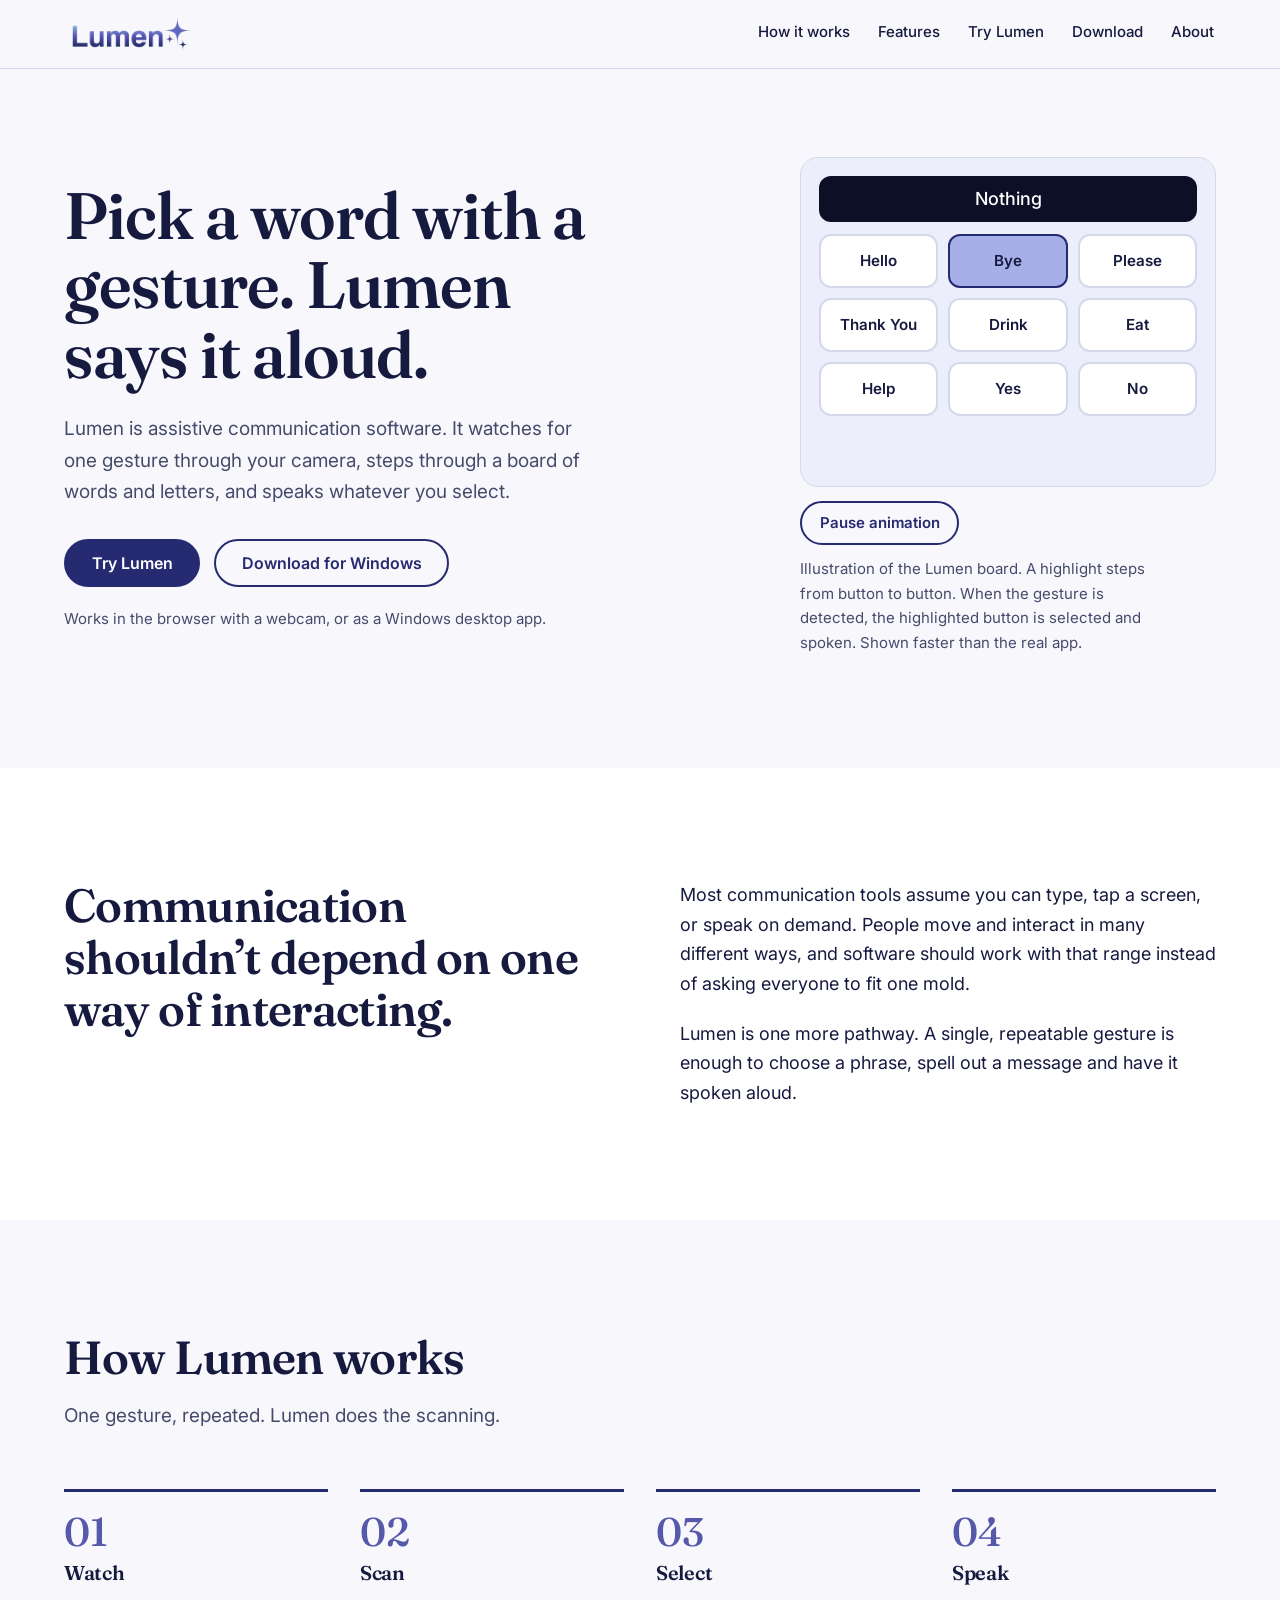
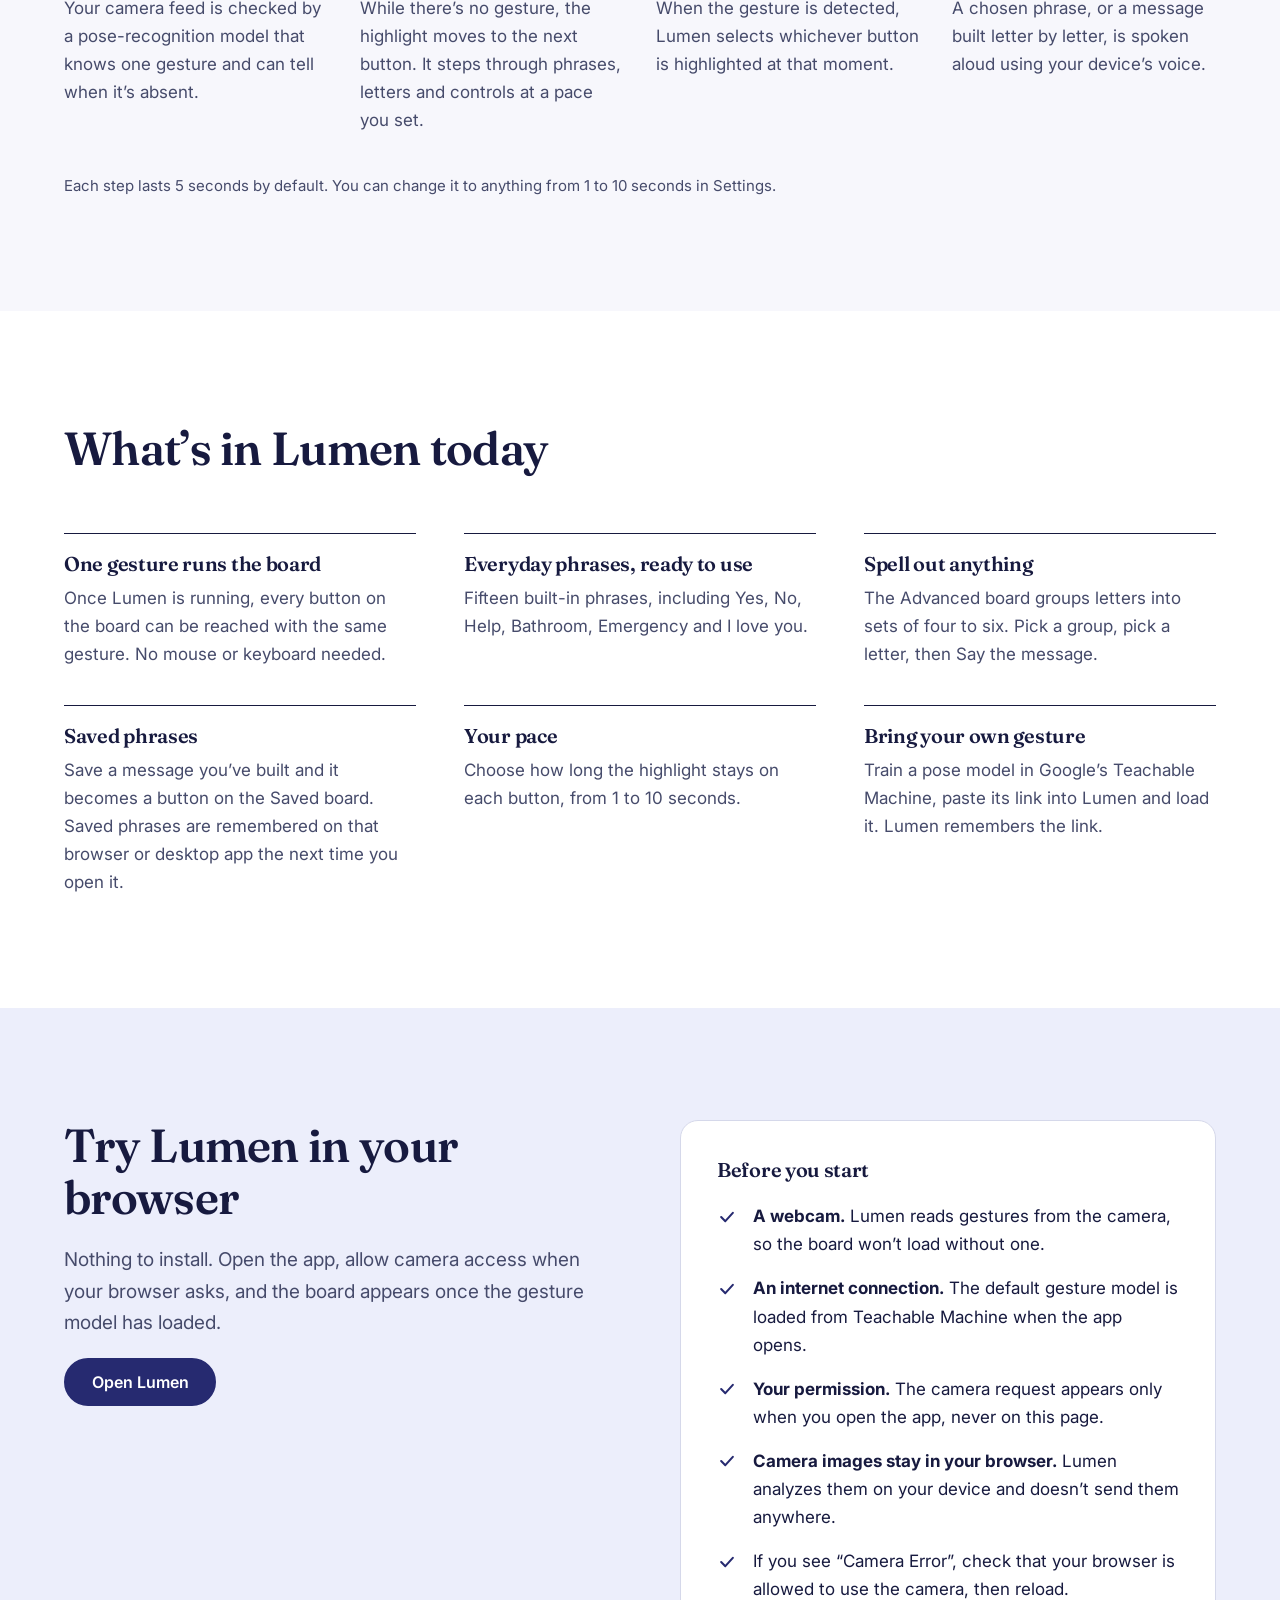
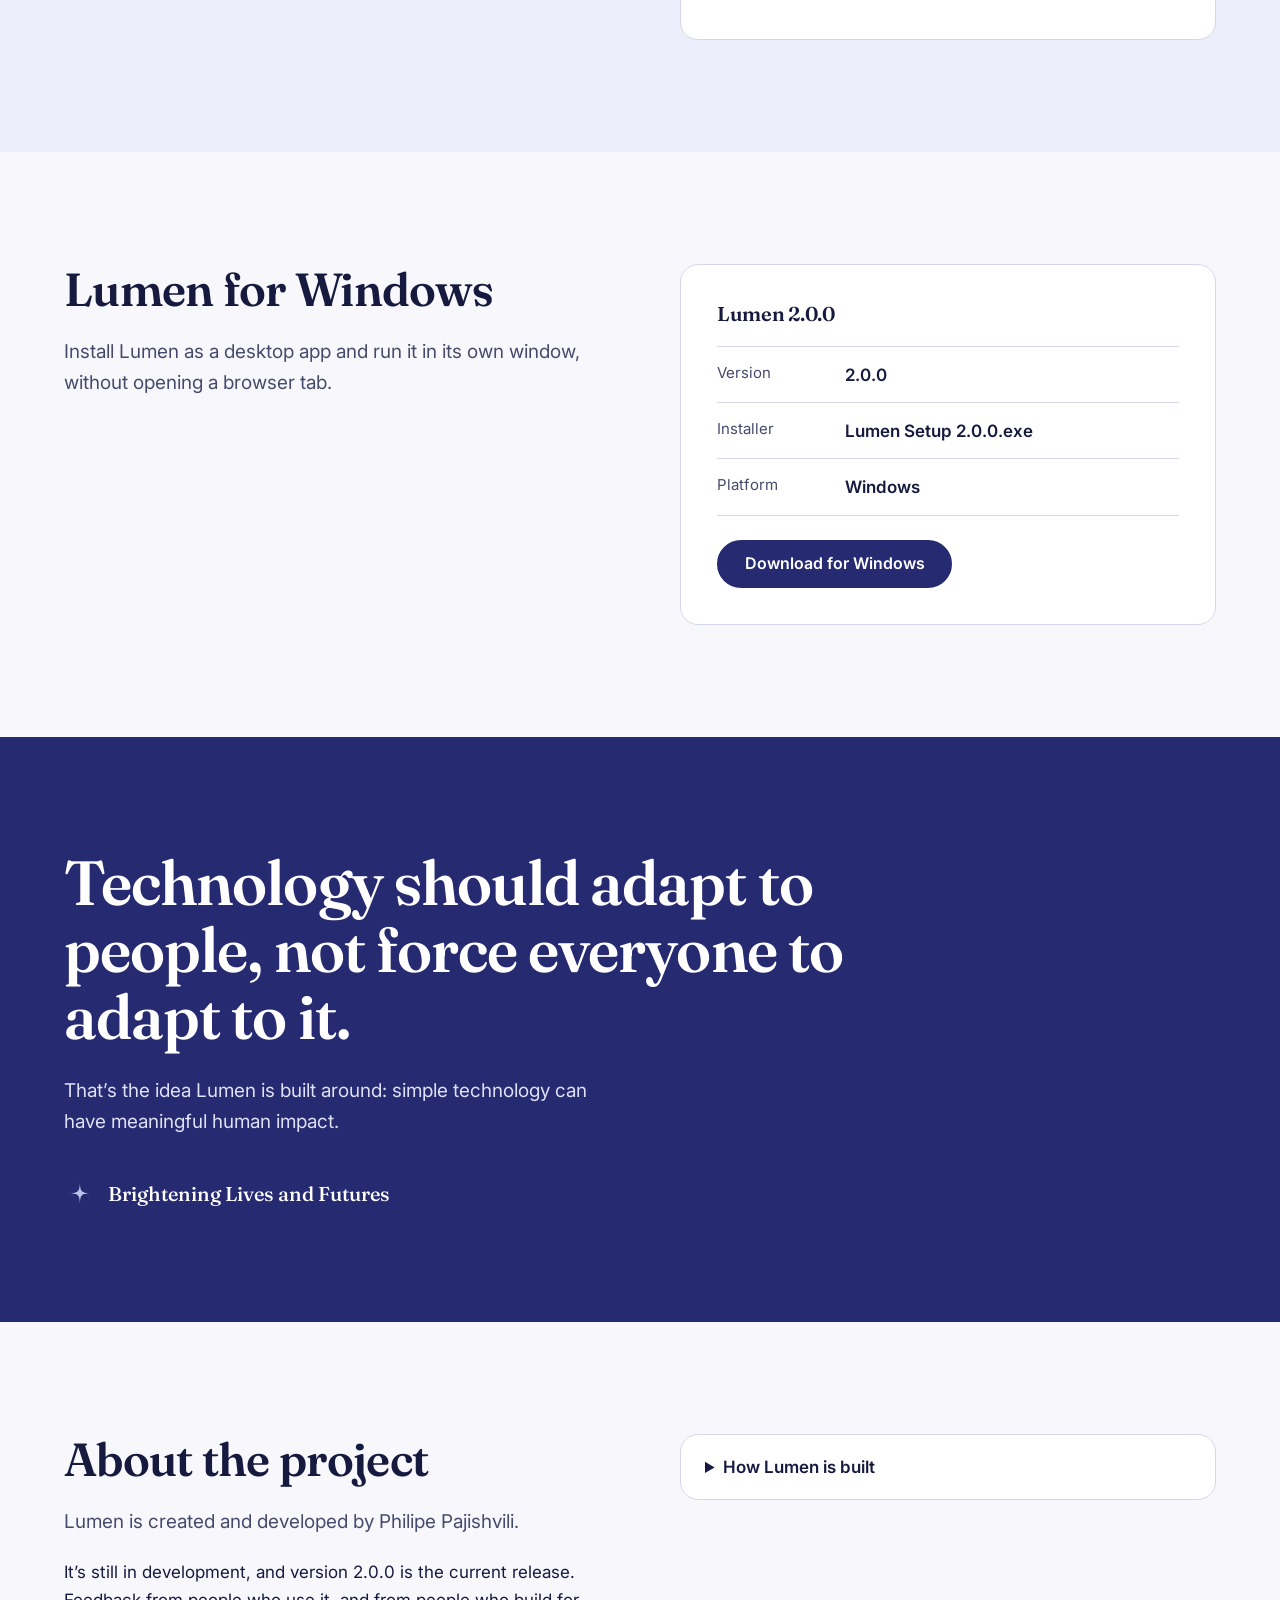
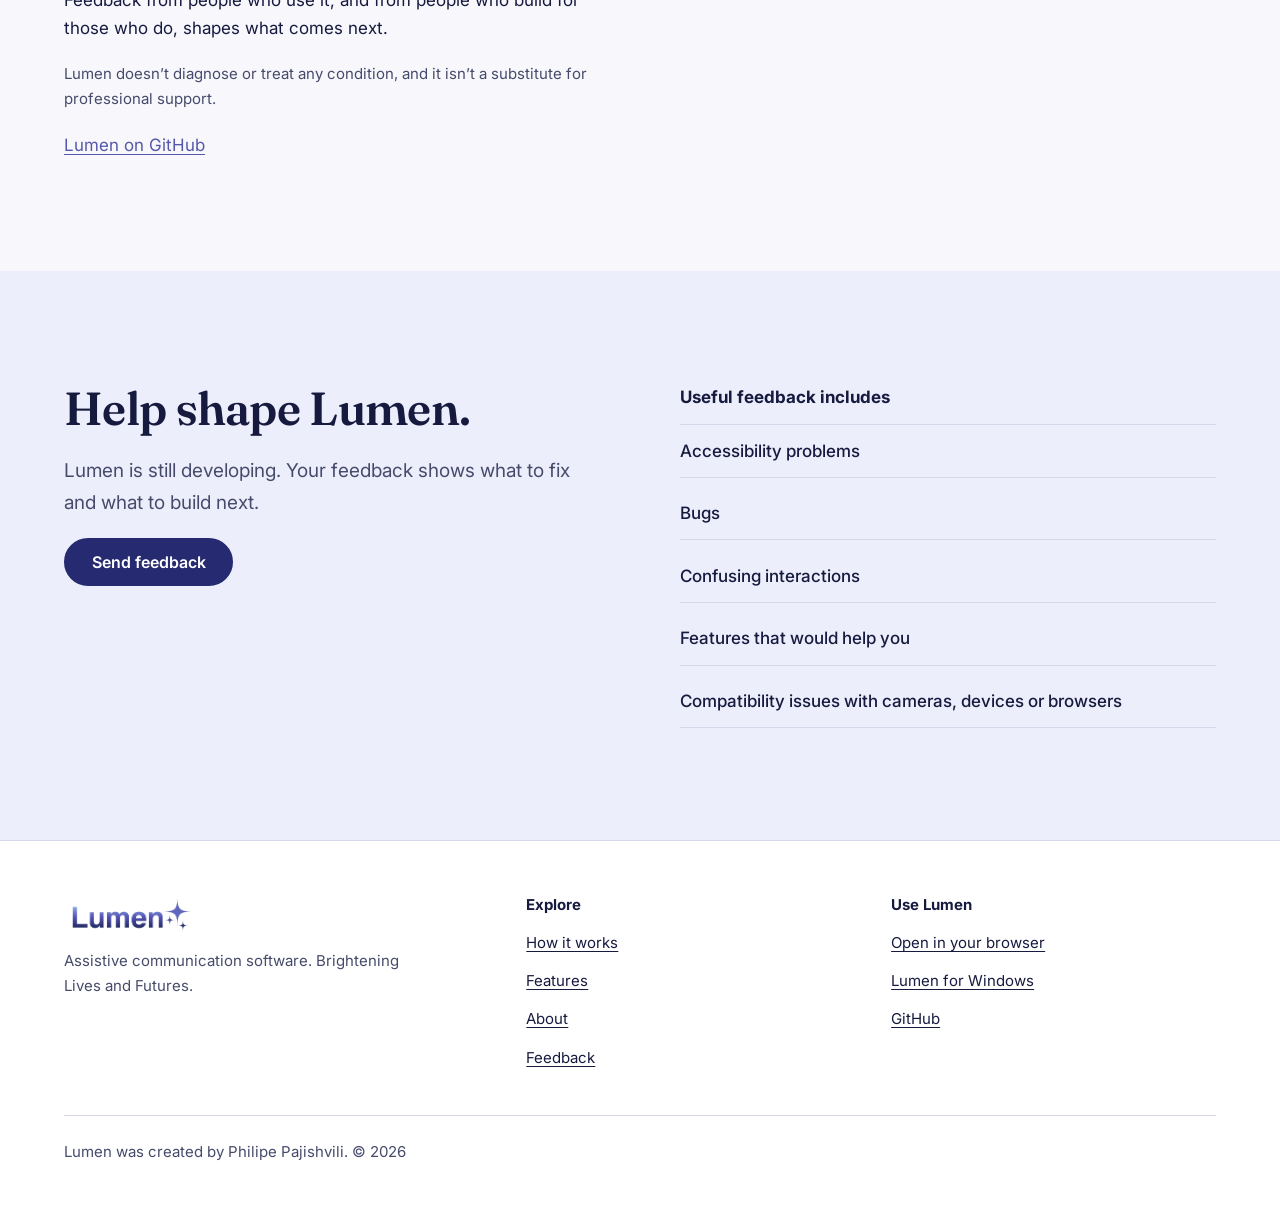
==== index.html @ 908c3325 "Commit" ====
<!DOCTYPE html>
<html lang="en">
<head>
    <meta charset="UTF-8">
    <meta name="viewport" content="width=device-width, initial-scale=1.0">
 
    <title>Lumen — Assistive Communication Software</title>
    <meta name="description" content="Lumen is assistive communication software. Choose words and build messages with one gesture read by your camera, then hear them spoken. Try it in your browser or on Windows.">
    <meta name="theme-color" content="#f7f7fc">
 
    <!-- Social preview. Most platforms need an absolute URL for og:image:
         once the site address is known, change the path below to the full URL. -->
    <meta property="og:type" content="website">
    <meta property="og:site_name" content="Lumen">
    <meta property="og:title" content="Lumen — Assistive Communication">
    <meta property="og:description" content="Choose words and build messages with one gesture read by your camera, then hear them spoken. In your browser or on Windows.">
    <meta property="og:image" content="IMAGES/og-image.png">
    <meta property="og:image:alt" content="The Lumen logo with the words Assistive communication">
    <meta name="twitter:card" content="summary_large_image">
 
    <link rel="icon" type="image/png" href="IMAGES/Lumenfavicon.png">
 
    <link rel="preconnect" href="https://fonts.googleapis.com">
    <link rel="preconnect" href="https://fonts.gstatic.com" crossorigin>
    <link rel="stylesheet" href="https://fonts.googleapis.com/css2?family=Fraunces:opsz,wght@9..144,500;9..144,600;9..144,700&family=Inter:wght@400;500;600;700&display=swap">
    <link rel="stylesheet" href="site.css">
 
    <script>document.documentElement.classList.add("js");</script>
    <script src="site.js" defer></script>
</head>
<body>
 
    <a class="skip-link" href="#main">Skip to main content</a>
 
    <!-- =====================================================
         HEADER
    ===================================================== -->
    <header class="site-header">
        <div class="container header-inner">
            <a class="brand-link" href="#top" aria-label="Lumen, back to top">
                <img src="IMAGES/Lumenlogo.png" alt="Lumen" width="582" height="164">
            </a>
 
            <button class="nav-toggle" type="button" aria-expanded="false" aria-controls="site-nav">Menu</button>
 
            <nav class="site-nav" id="site-nav" aria-label="Main">
                <ul>
                    <li><a href="#how-it-works">How it works</a></li>
                    <li><a href="#features">Features</a></li>
                    <li><a href="https://philipe-pajishvili.github.io/Lumen-2.0/">Try Lumen</a></li>
                    <li><a href="#download">Download</a></li>
                    <li><a href="#about">About</a></li>
                </ul>
            </nav>
        </div>
    </header>
 
    <main id="main" tabindex="-1">
 
        <!-- =====================================================
             HERO
        ===================================================== -->
        <section class="hero" id="top" aria-labelledby="hero-title">
            <div class="container hero-grid">
 
                <div class="hero-copy">
                    <h1 id="hero-title">Pick a word with a gesture. Lumen says it aloud.</h1>
 
                    <p class="lead">
                        Lumen is assistive communication software. It watches for one gesture through your camera,
                        steps through a board of words and letters, and speaks whatever you select.
                    </p>
 
                    <div class="button-row">
                        <a class="btn btn-primary" href="https://philipe-pajishvili.github.io/Lumen-2.0/">Try Lumen</a>
                        <a class="btn btn-secondary" href="#download" data-link="windowsDownload">Download for Windows</a>
                    </div>
 
                    <p class="small-note">Works in the browser with a webcam, or as a Windows desktop app.</p>
                </div>
 
                <!-- Simplified drawing of the real board. The words and their order come from the app. -->
                <figure class="demo" data-demo style="margin-block: 0;">
                    <div class="demo-frame" aria-hidden="true">
                        <div class="demo-screen" data-demo-screen>Input Detected</div>
 
                        <div class="demo-grid">
                            <div class="demo-cell" data-demo-cell>Hello</div>
                            <div class="demo-cell" data-demo-cell>Bye</div>
                            <div class="demo-cell" data-demo-cell>Please</div>
                            <div class="demo-cell" data-demo-cell>Thank You</div>
                            <div class="demo-cell is-selected" data-demo-cell>Drink</div>
                            <div class="demo-cell" data-demo-cell>Eat</div>
                            <div class="demo-cell" data-demo-cell>Help</div>
                            <div class="demo-cell" data-demo-cell>Yes</div>
                            <div class="demo-cell" data-demo-cell>No</div>
                        </div>
 
                        <div class="demo-spoken" data-demo-caption data-visible="true">
                            <svg width="22" height="22" viewBox="0 0 24 24" fill="none" stroke="currentColor" stroke-width="2" stroke-linecap="round" stroke-linejoin="round" aria-hidden="true"><path d="M11 5 6 9H3v6h3l5 4V5z"/><path d="M15.5 8.5a5 5 0 0 1 0 7"/><path d="M18.5 5.5a9 9 0 0 1 0 13"/></svg>
                            <span>Spoken: “Drink”</span>
                        </div>
                    </div>
 
                    <div class="demo-controls">
                        <button class="demo-toggle" type="button" data-demo-toggle hidden>Pause animation</button>
                    </div>
 
                    <figcaption class="small-note" style="margin-top: 0.75rem;">
                        Illustration of the Lumen board. A highlight steps from button to button. When the gesture is
                        detected, the highlighted button is selected and spoken. Shown faster than the real app.
                    </figcaption>
                </figure>
 
            </div>
        </section>
 
        <!-- =====================================================
             THE PROBLEM
        ===================================================== -->
        <section class="section band-white" id="problem" aria-labelledby="problem-title">
            <div class="container split">
                <h2 id="problem-title">Communication shouldn’t depend on one way of interacting.</h2>
 
                <div class="problem-copy">
                    <p>
                        Most communication tools assume you can type, tap a screen, or speak on demand.
                        People move and interact in many different ways, and software should work with that range
                        instead of asking everyone to fit one mold.
                    </p>
                    <p>
                        Lumen is one more pathway. A single, repeatable gesture is enough to choose a phrase,
                        spell out a message and have it spoken aloud.
                    </p>
                </div>
            </div>
        </section>
 
        <!-- =====================================================
             HOW IT WORKS
        ===================================================== -->
        <section class="section" id="how-it-works" aria-labelledby="how-title">
            <div class="container">
 
                <div class="section-head">
                    <h2 id="how-title">How Lumen works</h2>
                    <p class="lead">One gesture, repeated. Lumen does the scanning.</p>
                </div>
 
                <ol class="steps">
                    <li class="step">
                        <span class="step-number" aria-hidden="true">01</span>
                        <h3>Watch</h3>
                        <p>
                            Your camera feed is checked by a pose-recognition model that knows one gesture and
                            can tell when it’s absent.
                        </p>
                    </li>
                    <li class="step">
                        <span class="step-number" aria-hidden="true">02</span>
                        <h3>Scan</h3>
                        <p>
                            While there’s no gesture, the highlight moves to the next button. It steps through
                            phrases, letters and controls at a pace you set.
                        </p>
                    </li>
                    <li class="step">
                        <span class="step-number" aria-hidden="true">03</span>
                        <h3>Select</h3>
                        <p>
                            When the gesture is detected, Lumen selects whichever button is highlighted
                            at that moment.
                        </p>
                    </li>
                    <li class="step">
                        <span class="step-number" aria-hidden="true">04</span>
                        <h3>Speak</h3>
                        <p>
                            A chosen phrase, or a message built letter by letter, is spoken aloud using your
                            device’s voice.
                        </p>
                    </li>
                </ol>
 
                <p class="small-note steps-footnote">
                    Each step lasts 5 seconds by default. You can change it to anything from 1 to 10 seconds in Settings.
                </p>
            </div>
        </section>
 
        <!-- =====================================================
             FEATURES
        ===================================================== -->
        <section class="section band-white" id="features" aria-labelledby="features-title">
            <div class="container">
 
                <div class="section-head">
                    <h2 id="features-title">What’s in Lumen today</h2>
                </div>
 
                <ul class="feature-list">
                    <li class="feature">
                        <h3>One gesture runs the board</h3>
                        <p>
                            Once Lumen is running, every button on the board can be reached with the same gesture.
                            No mouse or keyboard needed.
                        </p>
                    </li>
                    <li class="feature">
                        <h3>Everyday phrases, ready to use</h3>
                        <p>
                            Fifteen built-in phrases, including Yes, No, Help, Bathroom, Emergency and I love you.
                        </p>
                    </li>
                    <li class="feature">
                        <h3>Spell out anything</h3>
                        <p>
                            The Advanced board groups letters into sets of four to six. Pick a group, pick a letter,
                            then Say the message.
                        </p>
                    </li>
                    <li class="feature">
                        <h3>Saved phrases</h3>
                        <p>
                            Save a message you’ve built and it becomes a button on the Saved board. Saved phrases are
                            remembered on that browser or desktop app the next time you open it.
                        </p>
                    </li>
                    <li class="feature">
                        <h3>Your pace</h3>
                        <p>
                            Choose how long the highlight stays on each button, from 1 to 10 seconds.
                        </p>
                    </li>
                    <li class="feature">
                        <h3>Bring your own gesture</h3>
                        <p>
                            Train a pose model in Google’s Teachable Machine, paste its link into Lumen and load it.
                            Lumen remembers the link.
                        </p>
                    </li>
                </ul>
            </div>
        </section>
 
        <!-- =====================================================
             TRY IN THE BROWSER
        ===================================================== -->
        <section class="section band-tint" id="try" aria-labelledby="try-title">
            <div class="container split">
 
                <div class="stack">
                    <h2 id="try-title">Try Lumen in your browser</h2>
                    <p class="lead">
                        Nothing to install. Open the app, allow camera access when your browser asks, and the board
                        appears once the gesture model has loaded.
                    </p>
                    <div class="button-row">
                        <a class="btn btn-primary" href="https://philipe-pajishvili.github.io/Lumen-2.0/">Open Lumen</a>
                    </div>
                </div>
 
                <div class="panel">
                    <h3>Before you start</h3>
                    <ul class="expect-list">
                        <li>
                            <svg width="20" height="20" viewBox="0 0 24 24" fill="none" stroke="currentColor" stroke-width="2.5" stroke-linecap="round" stroke-linejoin="round" aria-hidden="true"><path d="m5 12 5 5 9-10"/></svg>
                            <span><strong>A webcam.</strong> Lumen reads gestures from the camera, so the board won’t load without one.</span>
                        </li>
                        <li>
                            <svg width="20" height="20" viewBox="0 0 24 24" fill="none" stroke="currentColor" stroke-width="2.5" stroke-linecap="round" stroke-linejoin="round" aria-hidden="true"><path d="m5 12 5 5 9-10"/></svg>
                            <span><strong>An internet connection.</strong> The default gesture model is loaded from Teachable Machine when the app opens.</span>
                        </li>
                        <li>
                            <svg width="20" height="20" viewBox="0 0 24 24" fill="none" stroke="currentColor" stroke-width="2.5" stroke-linecap="round" stroke-linejoin="round" aria-hidden="true"><path d="m5 12 5 5 9-10"/></svg>
                            <span><strong>Your permission.</strong> The camera request appears only when you open the app, never on this page.</span>
                        </li>
                        <li>
                            <svg width="20" height="20" viewBox="0 0 24 24" fill="none" stroke="currentColor" stroke-width="2.5" stroke-linecap="round" stroke-linejoin="round" aria-hidden="true"><path d="m5 12 5 5 9-10"/></svg>
                            <span><strong>Camera images stay in your browser.</strong> Lumen analyzes them on your device and doesn’t send them anywhere.</span>
                        </li>
                        <li>
                            <svg width="20" height="20" viewBox="0 0 24 24" fill="none" stroke="currentColor" stroke-width="2.5" stroke-linecap="round" stroke-linejoin="round" aria-hidden="true"><path d="m5 12 5 5 9-10"/></svg>
                            <span>If you see “Camera Error”, check that your browser is allowed to use the camera, then reload.</span>
                        </li>
                    </ul>
                </div>
 
            </div>
        </section>
 
        <!-- =====================================================
             DESKTOP APP
        ===================================================== -->
        <section class="section" id="download" aria-labelledby="download-title">
            <div class="container split">
 
                <div class="stack">
                    <h2 id="download-title">Lumen for Windows</h2>
                    <p class="lead">
                        Install Lumen as a desktop app and run it in its own window, without opening a browser tab.
                    </p>
                </div>
 
                <div class="panel">
                    <h3>Lumen 2.0.0</h3>
 
                    <dl class="facts">
                        <div>
                            <dt>Version</dt>
                            <dd>2.0.0</dd>
                        </div>
                        <div>
                            <dt>Installer</dt>
                            <dd>Lumen Setup 2.0.0.exe</dd>
                        </div>
                        <div>
                            <dt>Platform</dt>
                            <dd>Windows</dd>
                        </div>
                    </dl>
 
                    <!-- Shown once a download URL is set in site.js -->
                    <div class="button-row" data-link-slot="windowsDownload" hidden>
                        <a class="btn btn-primary" href="#download" data-link="windowsDownload">Download for Windows</a>
                    </div>
 
                    <!-- Shown until a download URL is set in site.js -->
                    <p class="pending-note" data-pending="windowsDownload">
                        The download link hasn’t been added to this page yet.
                    </p>
                </div>
 
            </div>
        </section>
 
        <!-- =====================================================
             MISSION
        ===================================================== -->
        <section class="section band-dark mission" id="mission" aria-labelledby="mission-title">
            <div class="container">
                <h2 id="mission-title">Technology should adapt to people, not force everyone to adapt to it.</h2>
                <p class="lead">
                    That’s the idea Lumen is built around: simple technology can have meaningful human impact.
                </p>
                <p class="motto">
                    <img src="IMAGES/Star.png" alt="" width="128" height="110" loading="lazy">
                    <span>Brightening Lives and Futures</span>
                </p>
            </div>
        </section>
 
        <!-- =====================================================
             ABOUT
        ===================================================== -->
        <section class="section" id="about" aria-labelledby="about-title">
            <div class="container split">
 
                <div class="stack">
                    <h2 id="about-title">About the project</h2>
                    <p class="lead">
                        Lumen is created and developed by Philipe Pajishvili.
                    </p>
                    <p>
                        It’s still in development, and version 2.0.0 is the current release. Feedback from people who
                        use it, and from people who build for those who do, shapes what comes next.
                    </p>
                    <p class="small-note">
                        Lumen doesn’t diagnose or treat any condition, and it isn’t a substitute for professional support.
                    </p>
                    <p data-link-slot="github" hidden>
                        <a href="#about" data-link="github">Lumen on GitHub</a>
                    </p>
                </div>
 
                <details class="details">
                    <summary>How Lumen is built</summary>
                    <dl class="tech-list">
                        <div>
                            <dt>Gesture recognition</dt>
                            <dd>A pose model trained with Google’s Teachable Machine, run in the browser with TensorFlow.js.</dd>
                        </div>
                        <div>
                            <dt>Selection method</dt>
                            <dd>Single-switch scanning: each button is highlighted in turn, and the gesture acts as the switch.</dd>
                        </div>
                        <div>
                            <dt>Interface</dt>
                            <dd>p5.js with plain HTML, CSS and JavaScript.</dd>
                        </div>
                        <div>
                            <dt>Speech</dt>
                            <dd>The browser’s built-in Web Speech API. Lumen picks an English voice when the device has one.</dd>
                        </div>
                        <div>
                            <dt>Desktop app</dt>
                            <dd>The same board, packaged with Electron for Windows.</dd>
                        </div>
                    </dl>
                    <p class="small-note tech-credit">
                        Teachable Machine and TensorFlow.js are Google projects. Lumen uses them and isn’t affiliated
                        with or endorsed by Google.
                    </p>
                </details>
 
            </div>
        </section>
 
        <!-- =====================================================
             FEEDBACK
        ===================================================== -->
        <section class="section band-tint" id="feedback" aria-labelledby="feedback-title">
            <div class="container split">
 
                <div class="stack">
                    <h2 id="feedback-title">Help shape Lumen.</h2>
                    <p class="lead">
                        Lumen is still developing. Your feedback shows what to fix and what to build next.
                    </p>
 
                    <div class="button-row" data-link-slot="feedback" hidden>
                        <a class="btn btn-primary" href="#feedback" data-link="feedback">Send feedback</a>
                    </div>
                    <p class="pending-note" data-pending="feedback">
                        The feedback link hasn’t been added to this page yet.
                    </p>
                </div>
 
                <div>
                    <p><strong>Useful feedback includes</strong></p>
                    <ul class="feedback-list" style="margin-top: 0.75rem;">
                        <li>Accessibility problems</li>
                        <li>Bugs</li>
                        <li>Confusing interactions</li>
                        <li>Features that would help you</li>
                        <li>Compatibility issues with cameras, devices or browsers</li>
                    </ul>
                </div>
 
            </div>
        </section>
 
    </main>
 
    <!-- =====================================================
         FOOTER
    ===================================================== -->
    <footer class="site-footer">
        <div class="container">
            <div class="footer-grid">
 
                <div class="footer-brand">
                    <img src="IMAGES/Lumenlogo.png" alt="Lumen" width="582" height="164" loading="lazy">
                    <p>Assistive communication software. Brightening Lives and Futures.</p>
                </div>
 
                <nav aria-labelledby="footer-explore">
                    <h2 id="footer-explore">Explore</h2>
                    <ul class="footer-links">
                        <li><a href="#how-it-works">How it works</a></li>
                        <li><a href="#features">Features</a></li>
                        <li><a href="#about">About</a></li>
                        <li><a href="#feedback">Feedback</a></li>
                    </ul>
                </nav>
 
                <nav aria-labelledby="footer-use">
                    <h2 id="footer-use">Use Lumen</h2>
                    <ul class="footer-links">
                        <li><a href="https://philipe-pajishvili.github.io/Lumen-2.0/">Open in your browser</a></li>
                        <li><a href="#download">Lumen for Windows</a></li>
                        <li data-link-slot="github" hidden><a href="#about" data-link="github">GitHub</a></li>
                    </ul>
                </nav>
 
            </div>
 
            <p class="footer-legal">Lumen was created by Philipe Pajishvili. © 2026</p>
        </div>
    </footer>
 
</body>
</html>
---- site.css ----
/* =====================================================
   LUMEN WEBSITE
   Landing page styles. The browser app (app.html) keeps
   using style.css and is not affected by anything here.
===================================================== */

/* Fonts (Fraunces + Inter, the same pair the app uses) are loaded from index.html. */

/* -----------------------------------------------------
   Tokens
----------------------------------------------------- */

:root {
    color-scheme: light;

    /* Colour: taken from the Lumen logo and the app */
    --paper: #f7f7fc;
    --surface: #ffffff;
    --tint: #eceefb;
    --line: #d5d8ea;
    --ink: #171a3f;
    --ink-soft: #464b6b;
    --brand: #5658aa;        /* text-safe brand indigo (6.2:1 on white) */
    --navy: #262a70;         /* buttons, dark band (12.8:1 on white) */
    --navy-deep: #1a1d55;
    --highlight: #a7afe8;    /* the app's active-button colour */
    --sky: #8fb0e6;          /* top of the logo gradient */

    /* Type */
    --font-display: "Fraunces", Georgia, "Times New Roman", serif;
    --font-body: "Inter", "Segoe UI", system-ui, -apple-system, Arial, sans-serif;

    --text-base: 1.0625rem;
    --text-small: 0.9375rem;
    --text-h3: 1.25rem;
    --text-h2: clamp(1.9rem, 1.35rem + 2vw, 2.9rem);
    --text-h1: clamp(2.3rem, 1.4rem + 3.8vw, 4.1rem);

    /* Shape and space */
    --radius-s: 12px;
    --radius-m: 18px;
    --container: 72rem;
    --gutter: 1.25rem;
    --section-space: clamp(4rem, 3rem + 5vw, 7.5rem);
    --header-height: 4.25rem;
}

/* -----------------------------------------------------
   Base
----------------------------------------------------- */

*,
*::before,
*::after {
    box-sizing: border-box;
}

html {
    scroll-padding-top: calc(var(--header-height) + 1rem);
    -webkit-text-size-adjust: 100%;
}

@media (prefers-reduced-motion: no-preference) {
    html {
        scroll-behavior: smooth;
    }
}

body {
    margin: 0;
    background: var(--paper);
    color: var(--ink);
    font-family: var(--font-body);
    font-size: var(--text-base);
    line-height: 1.65;
    text-rendering: optimizeLegibility;
}

img {
    max-width: 100%;
    height: auto;
}

h1,
h2,
h3 {
    margin: 0;
    font-family: var(--font-display);
    font-weight: 600;
    letter-spacing: -0.015em;
    color: inherit;
}

h1 {
    font-size: var(--text-h1);
    line-height: 1.06;
}

h2 {
    font-size: var(--text-h2);
    line-height: 1.12;
}

h3 {
    font-size: var(--text-h3);
    line-height: 1.25;
}

p {
    margin: 0;
}

a {
    color: var(--brand);
    text-underline-offset: 0.2em;
}

a:hover {
    color: var(--navy);
}

:focus-visible {
    outline: 3px solid var(--navy);
    outline-offset: 3px;
    border-radius: 4px;
}

.band-dark :focus-visible {
    outline-color: #ffffff;
}

.sr-only {
    position: absolute;
    width: 1px;
    height: 1px;
    padding: 0;
    margin: -1px;
    overflow: hidden;
    clip: rect(0, 0, 0, 0);
    white-space: nowrap;
    border: 0;
}

.skip-link {
    position: absolute;
    left: 1rem;
    top: -4rem;
    z-index: 100;
    padding: 0.75rem 1.25rem;
    background: var(--navy);
    color: #ffffff;
    font-weight: 600;
    border-radius: var(--radius-s);
    text-decoration: none;
}

.skip-link:focus {
    top: 1rem;
    color: #ffffff;
}

/* -----------------------------------------------------
   Layout helpers
----------------------------------------------------- */

.container {
    width: min(var(--container), 100% - (var(--gutter) * 2));
    margin-inline: auto;
}

.section {
    padding-block: var(--section-space);
}

.band-tint {
    background: var(--tint);
}

.band-white {
    background: var(--surface);
}

.band-dark {
    background: var(--navy);
    color: #ffffff;
}

.measure {
    max-width: 38rem;
}

.lead {
    font-size: 1.1875rem;
    color: var(--ink-soft);
}

.band-dark .lead {
    color: #dfe1f7;
}

.stack > * + * {
    margin-top: 1.25rem;
}

.split {
    display: grid;
    gap: 2.5rem;
}

@media (min-width: 60rem) {
    .split {
        grid-template-columns: minmax(0, 1fr) minmax(0, 1fr);
        gap: 5rem;
        align-items: start;
    }
}

.small-note {
    font-size: var(--text-small);
    color: var(--ink-soft);
}

/* -----------------------------------------------------
   Buttons
----------------------------------------------------- */

.btn {
    display: inline-flex;
    align-items: center;
    justify-content: center;
    min-height: 3rem;
    padding: 0.7rem 1.6rem;

    border: 2px solid var(--navy);
    border-radius: 999px;

    font-family: var(--font-body);
    font-size: 1rem;
    font-weight: 600;
    line-height: 1.2;
    text-align: center;
    text-decoration: none;

    cursor: pointer;
    transition: background-color 0.15s ease, color 0.15s ease, border-color 0.15s ease;
}

.btn-primary {
    background: var(--navy);
    color: #ffffff;
}

.btn-primary:hover {
    background: var(--navy-deep);
    border-color: var(--navy-deep);
    color: #ffffff;
}

.btn-secondary {
    background: transparent;
    color: var(--navy);
}

.btn-secondary:hover {
    background: var(--tint);
    color: var(--navy);
}

.button-row {
    display: flex;
    flex-wrap: wrap;
    gap: 0.875rem;
}

@media (max-width: 30rem) {
    .button-row .btn {
        width: 100%;
    }
}

/* Links that are not set up yet stay out of the way. */
[hidden] {
    display: none !important;
}

/* -----------------------------------------------------
   Header and navigation
----------------------------------------------------- */

.site-header {
    position: sticky;
    top: 0;
    z-index: 50;
    background: var(--paper);
    border-bottom: 1px solid var(--line);
}

.header-inner {
    display: flex;
    align-items: center;
    justify-content: space-between;
    flex-wrap: wrap;
    gap: 0.5rem 1.5rem;
    min-height: var(--header-height);
}

.brand-link {
    display: inline-flex;
    align-items: center;
    padding-block: 0.5rem;
}

.brand-link img {
    display: block;
    height: 2.25rem;
    width: auto;
}

.site-nav ul {
    display: flex;
    flex-wrap: wrap;
    gap: 0.25rem 1.5rem;
    margin: 0;
    padding: 0;
    list-style: none;
}

.site-nav a {
    display: inline-block;
    padding: 0.5rem 0.125rem;

    color: var(--ink);
    font-size: var(--text-small);
    font-weight: 500;
    text-decoration: none;

    border-bottom: 3px solid transparent;
}

.site-nav a:hover {
    color: var(--brand);
    border-bottom-color: var(--line);
}

/* Current section: underline plus heavier weight, not colour alone */
.site-nav a[aria-current] {
    font-weight: 700;
    border-bottom-color: var(--navy);
}

.nav-toggle {
    display: none;
    min-height: 2.75rem;
    padding: 0.5rem 1.1rem;

    background: transparent;
    color: var(--navy);
    border: 2px solid var(--navy);
    border-radius: 999px;

    font-family: var(--font-body);
    font-size: var(--text-small);
    font-weight: 600;
    cursor: pointer;
}

@media (max-width: 55rem) {

    .js .nav-toggle {
        display: inline-flex;
        align-items: center;
    }

    .js .site-nav {
        display: none;
        flex-basis: 100%;
        padding-bottom: 0.75rem;
    }

    .js .site-nav.is-open {
        display: block;
    }

    .js .site-nav ul {
        flex-direction: column;
        gap: 0;
    }

    .js .site-nav a {
        display: block;
        padding: 0.85rem 0.25rem;
        border-bottom: 1px solid var(--line);
        font-size: 1.0625rem;
    }

    .js .site-nav a[aria-current] {
        border-bottom-color: var(--navy);
    }
}

/* -----------------------------------------------------
   Hero
----------------------------------------------------- */

.hero {
    padding-block: clamp(2.5rem, 1.5rem + 5vw, 5.5rem) var(--section-space);
}

.hero-grid {
    display: grid;
    gap: 3rem;
    align-items: center;
}

@media (min-width: 60rem) {
    .hero-grid {
        grid-template-columns: minmax(0, 1.05fr) minmax(0, 0.95fr);
        gap: 4.5rem;
    }
}

.hero-copy h1 {
    max-width: 17ch;
}

.hero-copy .lead {
    max-width: 34rem;
    margin-top: 1.5rem;
}

.hero-copy .button-row {
    margin-top: 2rem;
}

.hero-copy .small-note {
    margin-top: 1.25rem;
}

/* -----------------------------------------------------
   Board illustration (hero)
   A simplified drawing of the real Lumen board, using
   the app's own words, order and colours.
----------------------------------------------------- */

.demo {
    width: 100%;
    max-width: 26rem;
    margin-inline: auto;
}

@media (min-width: 60rem) {
    .demo {
        margin-inline: 0 0;
        justify-self: end;
    }
}

.demo-frame {
    padding: 1.1rem;
    background: var(--tint);
    border: 1px solid var(--line);
    border-radius: var(--radius-m);
}

.demo-screen {
    display: flex;
    align-items: center;
    justify-content: center;
    min-height: 2.9rem;
    margin-bottom: 0.75rem;

    background: #0d0f26;
    color: #ffffff;
    border-radius: var(--radius-s);

    font-size: 1.125rem;
    font-weight: 500;
}

.demo-grid {
    display: grid;
    grid-template-columns: repeat(3, minmax(0, 1fr));
    gap: 0.6rem;
}

.demo-cell {
    display: flex;
    align-items: center;
    justify-content: center;
    min-height: 3.4rem;
    padding: 0.5rem 0.25rem;

    background: var(--surface);
    color: var(--ink);
    border: 2px solid var(--line);
    border-radius: var(--radius-s);

    font-size: clamp(0.8rem, 0.55rem + 1.2vw, 0.95rem);
    font-weight: 600;
    text-align: center;
    line-height: 1.2;

    transition: background-color 0.15s ease, border-color 0.15s ease, color 0.15s ease;
}

/* The highlight that steps across the board */
.demo-cell.is-scanned {
    background: var(--highlight);
    border-color: var(--navy);
}

/* The button chosen by the gesture */
.demo-cell.is-selected {
    background: var(--navy);
    border-color: var(--navy);
    color: #ffffff;
}

.demo-spoken {
    display: flex;
    align-items: center;
    gap: 0.6rem;
    min-height: 2.5rem;
    margin-top: 0.75rem;
    padding-inline: 0.25rem;

    color: var(--ink);
    font-size: var(--text-small);
    font-weight: 600;
}

.demo-spoken svg {
    flex: none;
    color: var(--navy);
}

.demo-spoken[data-visible="false"] {
    visibility: hidden;
}

.demo-controls {
    display: flex;
    align-items: center;
    justify-content: space-between;
    flex-wrap: wrap;
    gap: 0.5rem 1rem;
    margin-top: 0.875rem;
}

.demo-toggle {
    min-height: 2.75rem;
    padding: 0.4rem 1.1rem;

    background: transparent;
    color: var(--navy);
    border: 2px solid var(--navy);
    border-radius: 999px;

    font-family: var(--font-body);
    font-size: var(--text-small);
    font-weight: 600;
    cursor: pointer;
}

.demo-toggle:hover {
    background: var(--tint);
}

.demo .small-note {
    max-width: 22rem;
}

/* -----------------------------------------------------
   Problem
----------------------------------------------------- */

.problem-copy {
    display: grid;
    gap: 1.25rem;
    font-size: 1.125rem;
}

.problem-copy p {
    max-width: 36rem;
}

/* -----------------------------------------------------
   How it works
----------------------------------------------------- */

.section-head {
    max-width: 44rem;
    margin-bottom: clamp(2.5rem, 2rem + 2vw, 4rem);
}

.section-head .lead {
    margin-top: 1rem;
}

.steps {
    display: grid;
    gap: 2.25rem;
    margin: 0;
    padding: 0;
    list-style: none;
}

@media (min-width: 40rem) {
    .steps {
        grid-template-columns: repeat(2, minmax(0, 1fr));
        gap: 2.5rem 2rem;
    }
}

@media (min-width: 64rem) {
    .steps {
        grid-template-columns: repeat(4, minmax(0, 1fr));
        gap: 2rem;
    }
}

.step {
    padding-top: 1.25rem;
    border-top: 3px solid var(--navy);
}

.step-number {
    display: block;
    margin-bottom: 0.5rem;

    font-family: var(--font-display);
    font-size: 2.5rem;
    font-weight: 500;
    line-height: 1;
    color: var(--brand);
}

.step h3 {
    margin-bottom: 0.6rem;
}

.step p {
    color: var(--ink-soft);
}

.steps-footnote {
    margin-top: 2.5rem;
}

/* -----------------------------------------------------
   Features
----------------------------------------------------- */

.feature-list {
    display: grid;
    gap: 2.25rem 3rem;
    margin: 0;
    padding: 0;
    list-style: none;
}

@media (min-width: 42rem) {
    .feature-list {
        grid-template-columns: repeat(2, minmax(0, 1fr));
    }
}

@media (min-width: 64rem) {
    .feature-list {
        grid-template-columns: repeat(3, minmax(0, 1fr));
    }
}

.feature {
    padding-top: 1.1rem;
    border-top: 1px solid var(--ink);
}

.feature h3 {
    margin-bottom: 0.5rem;
}

.feature p {
    color: var(--ink-soft);
}

/* -----------------------------------------------------
   Try / Download
----------------------------------------------------- */

.expect-list {
    display: grid;
    gap: 1rem;
    margin: 0;
    padding: 0;
    list-style: none;
}

.expect-list li {
    display: grid;
    grid-template-columns: 1.5rem minmax(0, 1fr);
    gap: 0.75rem;
}

.expect-list svg {
    margin-top: 0.3rem;
    color: var(--navy);
}

.panel {
    padding: clamp(1.5rem, 1rem + 2vw, 2.25rem);
    background: var(--surface);
    border: 1px solid var(--line);
    border-radius: var(--radius-m);
}

.panel h3 {
    margin-bottom: 1.25rem;
}

.facts {
    display: grid;
    gap: 0;
    margin: 0;
}

.facts div {
    display: grid;
    grid-template-columns: 7rem minmax(0, 1fr);
    gap: 1rem;
    padding-block: 0.85rem;
    border-bottom: 1px solid var(--line);
}

.facts div:first-child {
    border-top: 1px solid var(--line);
}

.facts dt {
    color: var(--ink-soft);
    font-size: var(--text-small);
}

.facts dd {
    margin: 0;
    font-weight: 600;
    overflow-wrap: anywhere;
}

.panel .button-row,
.panel .pending-note {
    margin-top: 1.5rem;
}

.pending-note {
    padding: 0.85rem 1rem;
    background: var(--tint);
    border-left: 4px solid var(--navy);
    border-radius: 0 var(--radius-s) var(--radius-s) 0;
    font-size: var(--text-small);
}

/* -----------------------------------------------------
   Mission
----------------------------------------------------- */

.mission {
    text-align: left;
}

.mission h2 {
    max-width: 22ch;
    font-size: clamp(2.1rem, 1.4rem + 3.2vw, 3.9rem);
    line-height: 1.08;
}

.mission .lead {
    margin-top: 1.5rem;
    max-width: 34rem;
}

.motto {
    display: flex;
    align-items: center;
    gap: 0.75rem;
    margin-top: 2.5rem;

    font-family: var(--font-display);
    font-size: 1.25rem;
    font-weight: 500;
}

.motto img {
    width: 2rem;
    height: auto;
    filter: brightness(1.9) saturate(0.7);   /* the star is decorative; lift it off the navy */
}

/* -----------------------------------------------------
   About
----------------------------------------------------- */

.details {
    background: var(--surface);
    border: 1px solid var(--line);
    border-radius: var(--radius-m);
}

.details summary {
    padding: 1.1rem 1.5rem;
    font-weight: 600;
    cursor: pointer;
    border-radius: var(--radius-m);
}

.details[open] summary {
    border-bottom: 1px solid var(--line);
    border-radius: var(--radius-m) var(--radius-m) 0 0;
}

.tech-list {
    display: grid;
    gap: 1.1rem;
    margin: 0;
    padding: 1.25rem 1.5rem 1.5rem;
}

.tech-list dt {
    font-weight: 600;
}

.tech-list dd {
    margin: 0.15rem 0 0;
    color: var(--ink-soft);
    font-size: var(--text-small);
}

.tech-credit {
    padding: 0 1.5rem 1.5rem;
}

/* -----------------------------------------------------
   Feedback
----------------------------------------------------- */

.feedback-list {
    display: grid;
    gap: 0.6rem;
    margin: 0;
    padding: 0;
    list-style: none;
}

.feedback-list li {
    padding: 0.75rem 0;
    border-bottom: 1px solid var(--line);
    font-weight: 500;
}

.feedback-list li:first-child {
    border-top: 1px solid var(--line);
}

/* -----------------------------------------------------
   Footer
----------------------------------------------------- */

.site-footer {
    padding-block: 3.5rem 2.5rem;
    background: var(--surface);
    border-top: 1px solid var(--line);
    font-size: var(--text-small);
}

.footer-grid {
    display: grid;
    gap: 2.5rem;
}

@media (min-width: 48rem) {
    .footer-grid {
        grid-template-columns: minmax(0, 1.3fr) repeat(2, minmax(0, 1fr));
    }
}

.footer-brand img {
    display: block;
    height: 2.25rem;
    width: auto;
    margin-bottom: 1rem;
}

.footer-brand p {
    max-width: 22rem;
    color: var(--ink-soft);
}

.site-footer h2 {
    margin-bottom: 0.75rem;
    font-family: var(--font-body);
    font-size: var(--text-small);
    font-weight: 700;
    letter-spacing: 0;
}

.footer-links {
    display: grid;
    gap: 0.25rem;
    margin: 0;
    padding: 0;
    list-style: none;
}

.footer-links a {
    display: inline-block;
    padding-block: 0.3rem;
    color: var(--ink);
}

.footer-links a:hover {
    color: var(--brand);
}

.footer-legal {
    margin-top: 2.5rem;
    padding-top: 1.5rem;
    border-top: 1px solid var(--line);
    color: var(--ink-soft);
}

/* -----------------------------------------------------
   Reduced motion
   The board illustration stays still (see site.js) and
   colour changes happen instantly.
----------------------------------------------------- */

@media (prefers-reduced-motion: reduce) {

    *,
    *::before,
    *::after {
        animation-duration: 0.01ms !important;
        animation-iteration-count: 1 !important;
        transition-duration: 0.01ms !important;
        scroll-behavior: auto !important;
    }
}
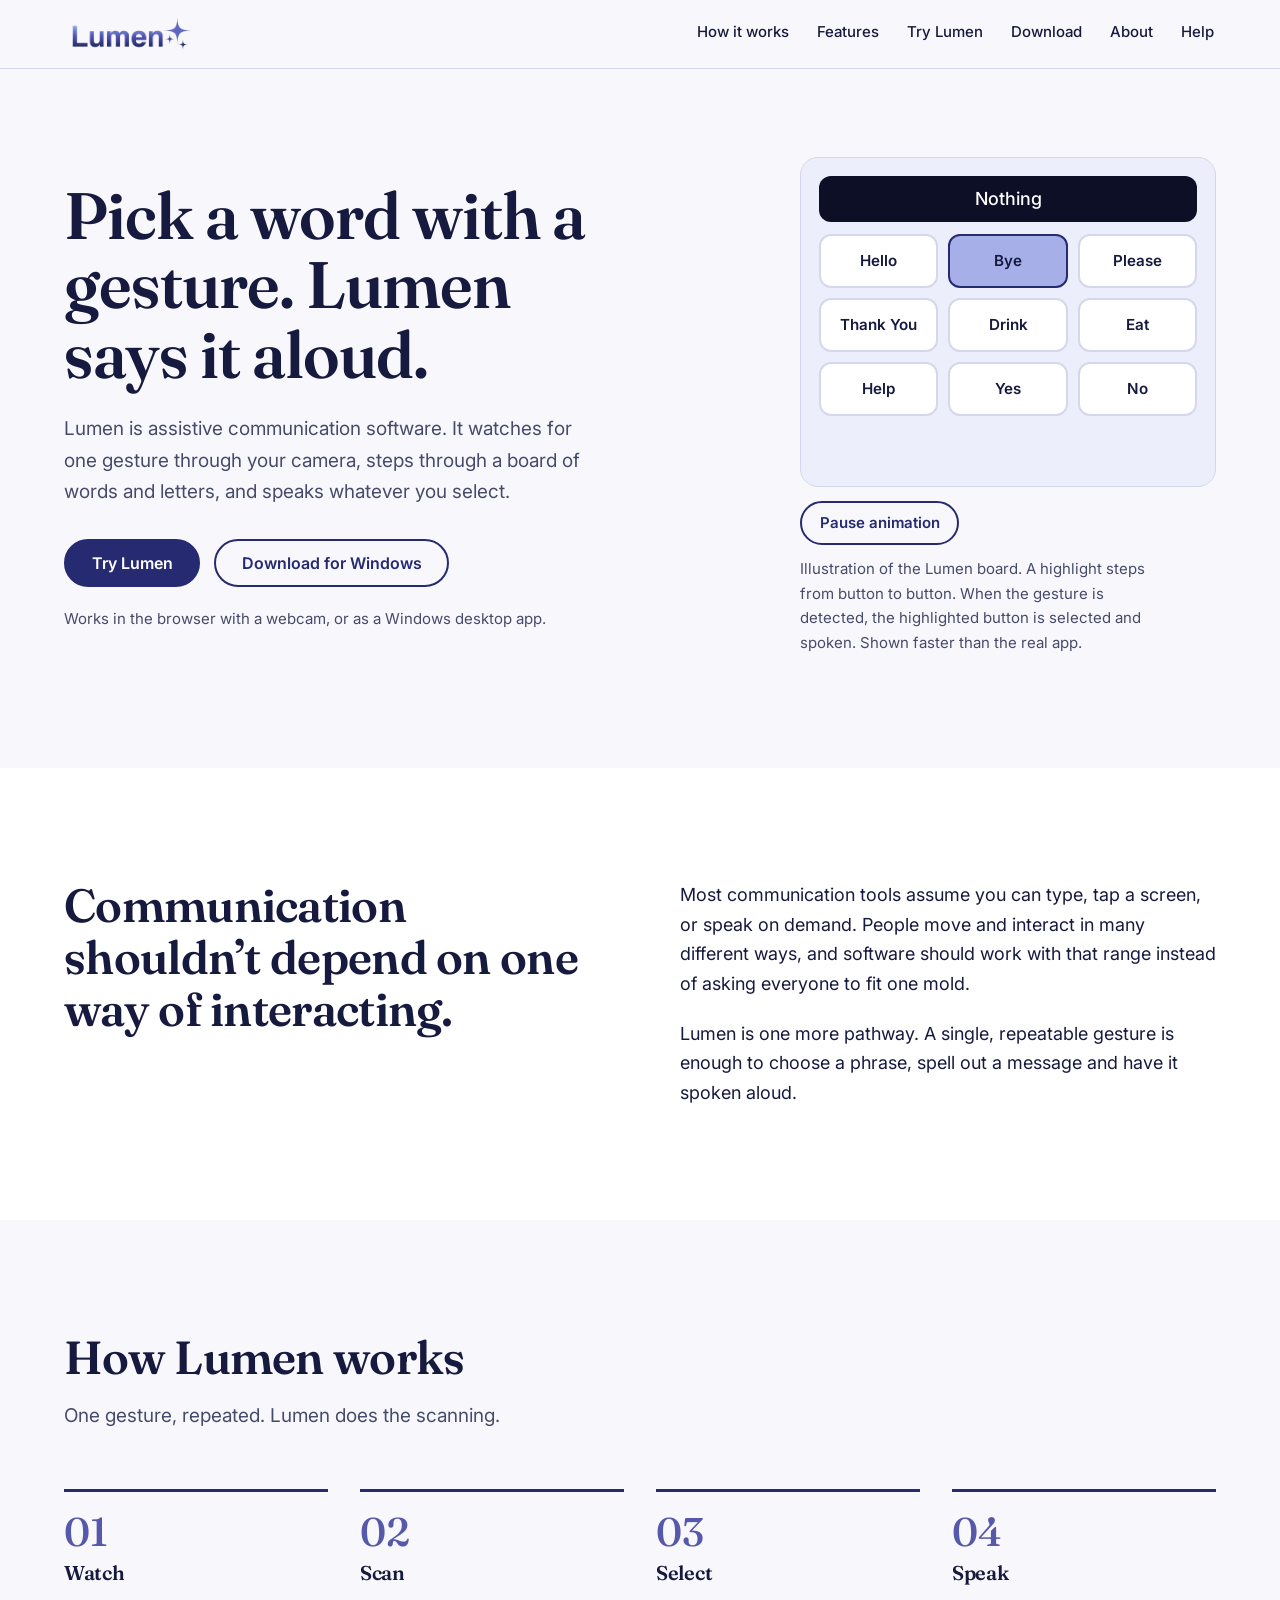
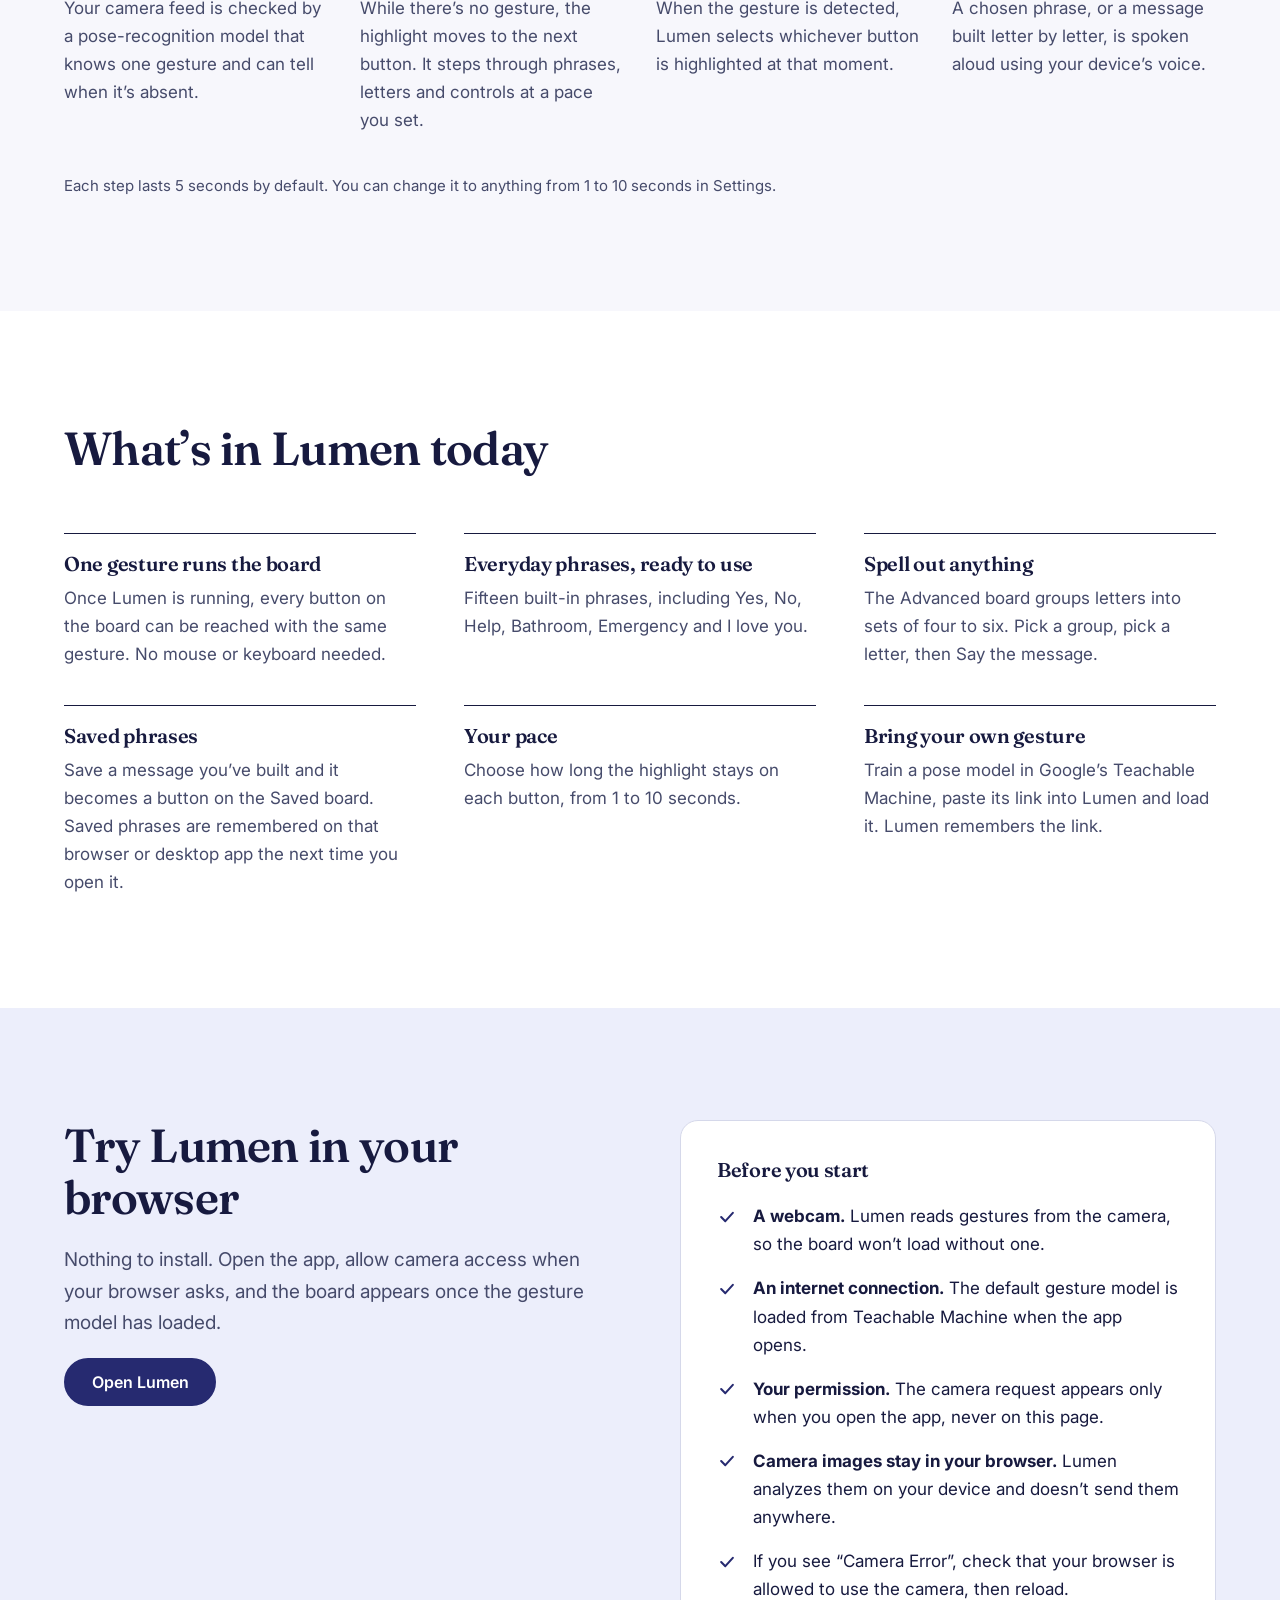
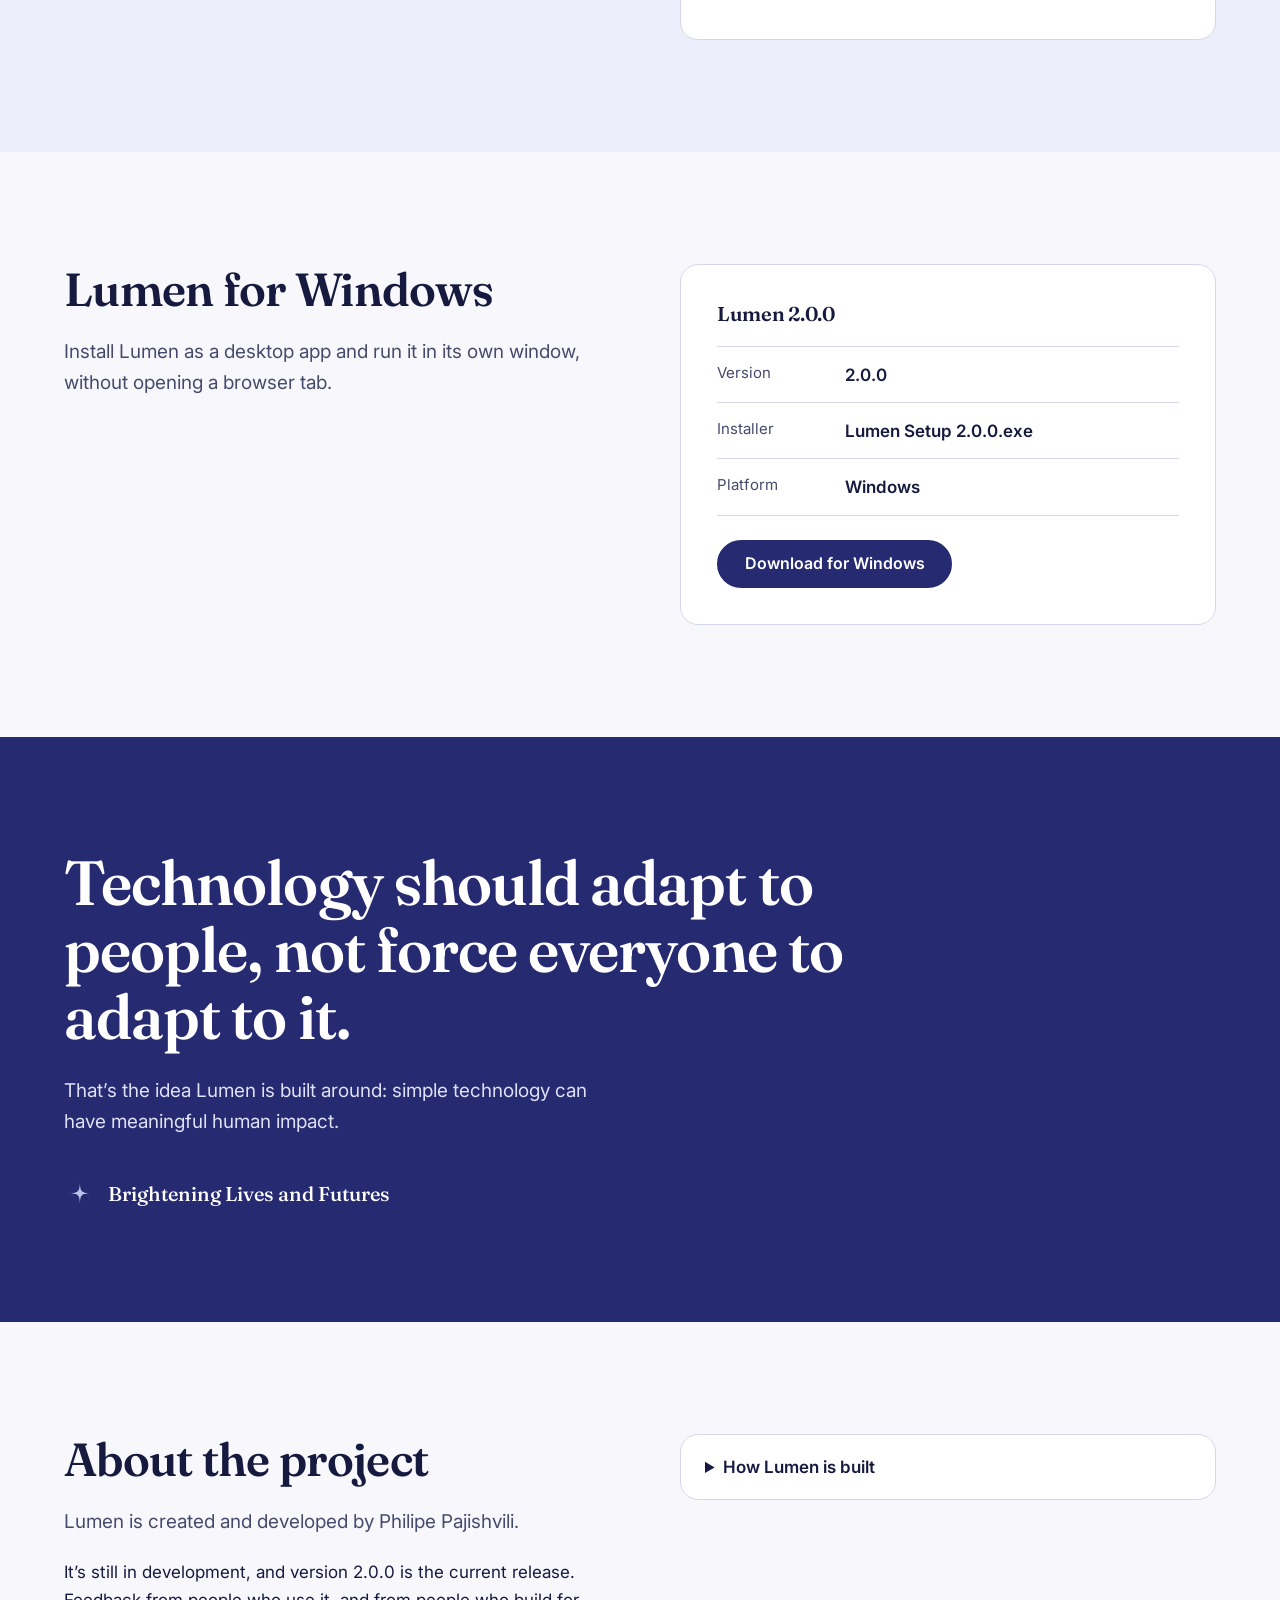
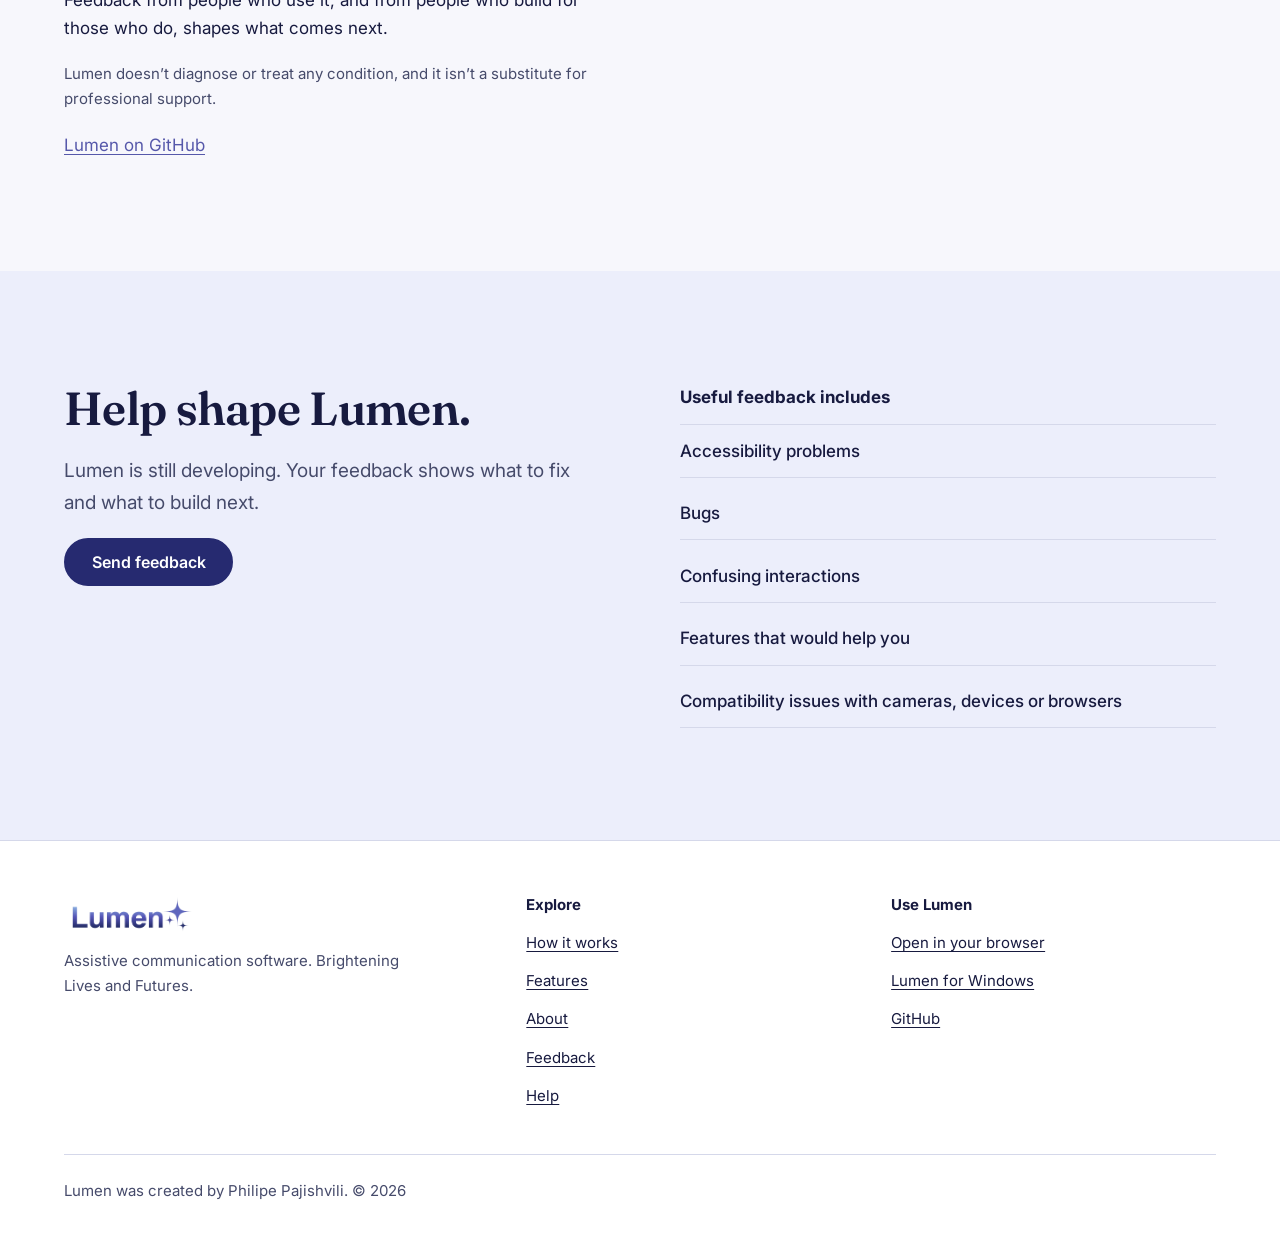
==== commit 1a6b34b6: "Added help page" ====
--- a/index.html
+++ b/index.html
@@ -50,6 +50,7 @@
                     <li><a href="https://philipe-pajishvili.github.io/Lumen-2.0/">Try Lumen</a></li>
                     <li><a href="#download">Download</a></li>
                     <li><a href="#about">About</a></li>
+                    <li><a href="https://philipe-pajishvili.github.io/Lumen-Help-Page/">Help</a></li>
                 </ul>
             </nav>
         </div>
@@ -461,6 +462,7 @@
                         <li><a href="#features">Features</a></li>
                         <li><a href="#about">About</a></li>
                         <li><a href="#feedback">Feedback</a></li>
+                        <li><a href="https://philipe-pajishvili.github.io/Lumen-Help-Page/">Help</a></li>
                     </ul>
                 </nav>
  
@@ -481,4 +483,4 @@
  
 </body>
 </html>
- + 
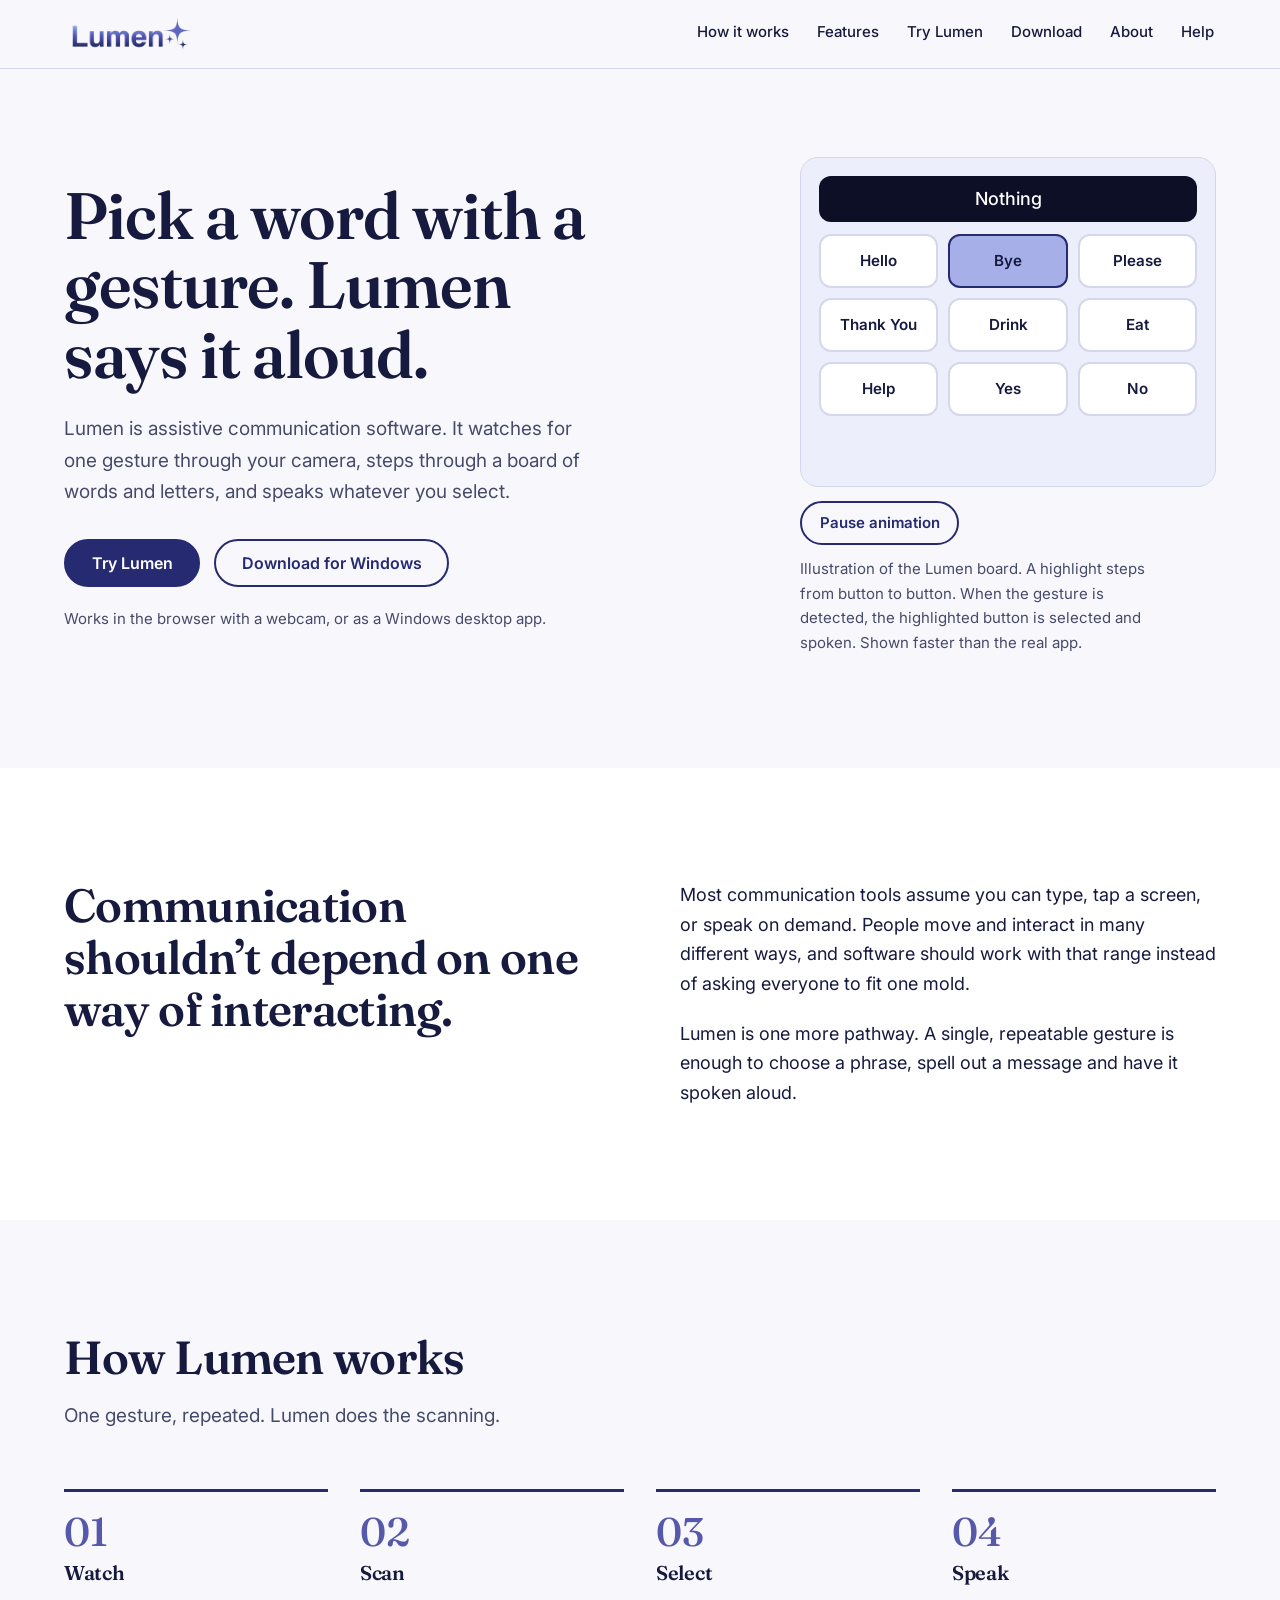
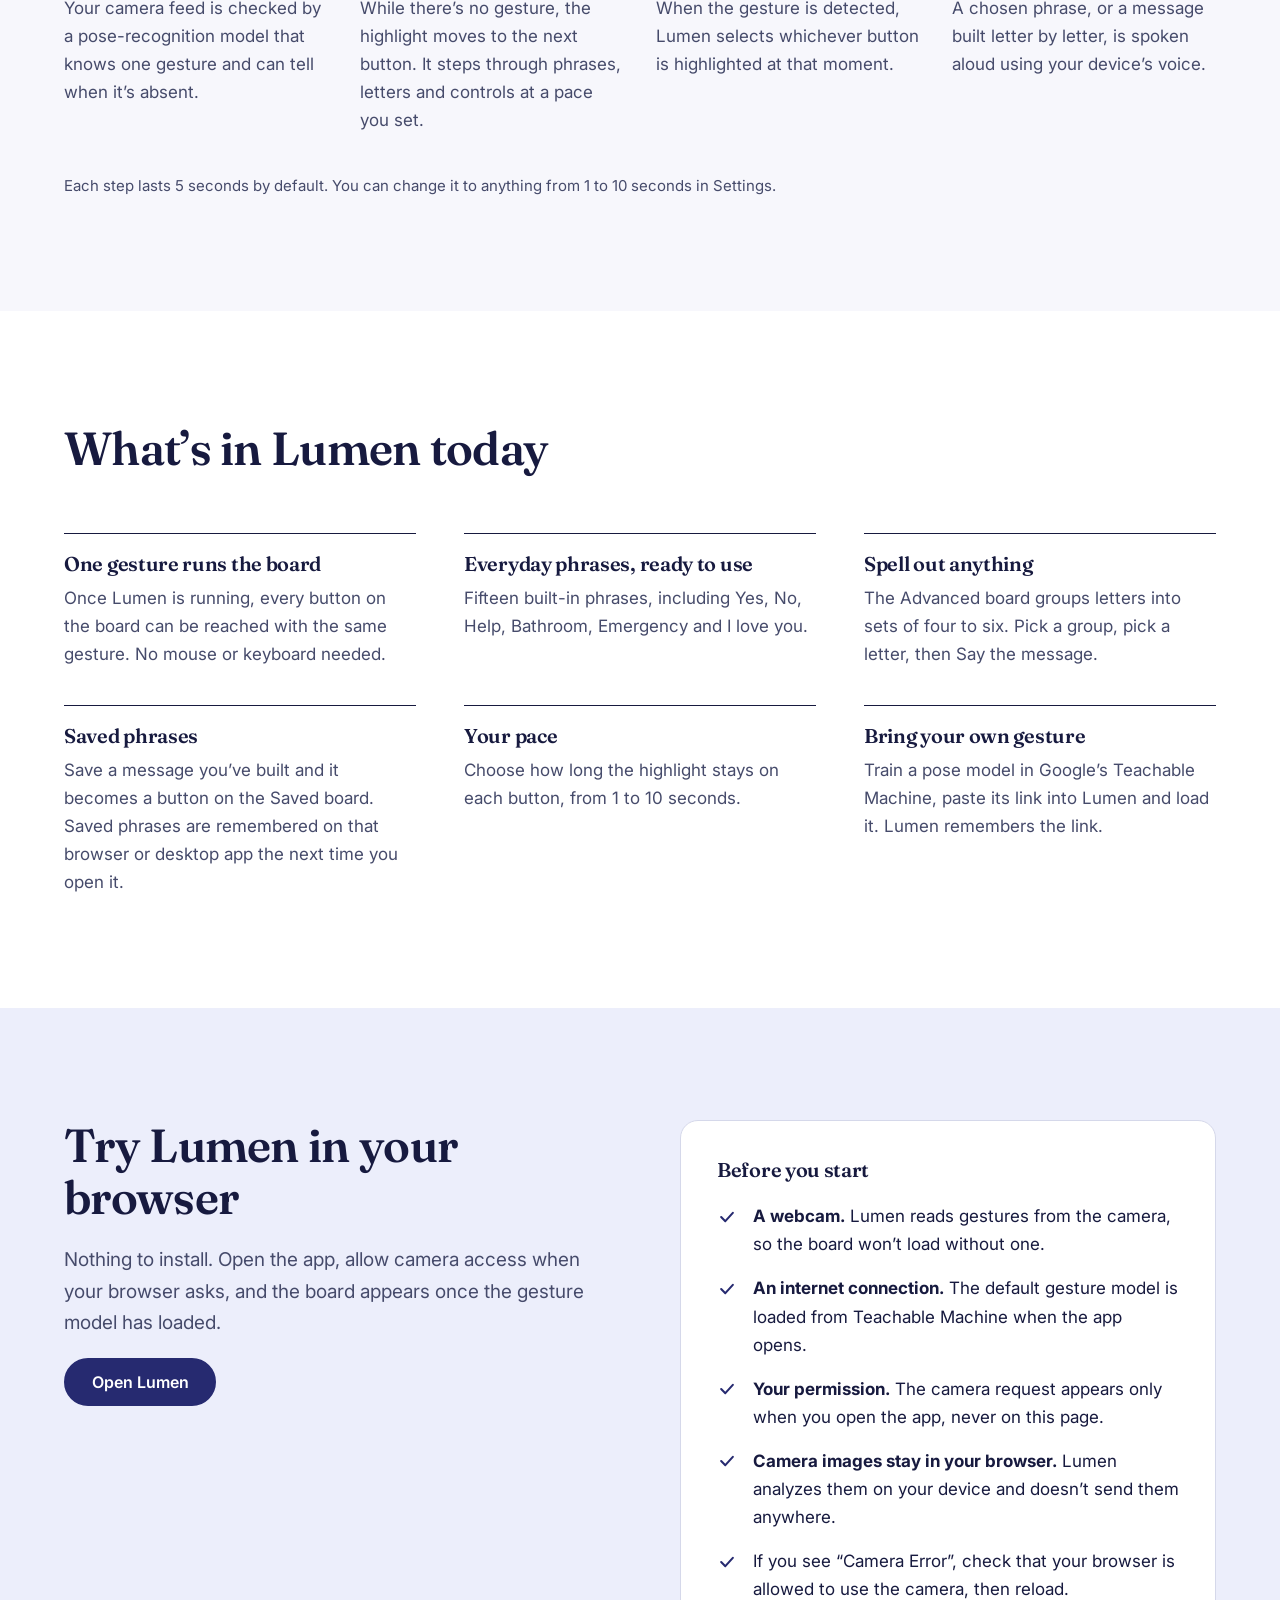
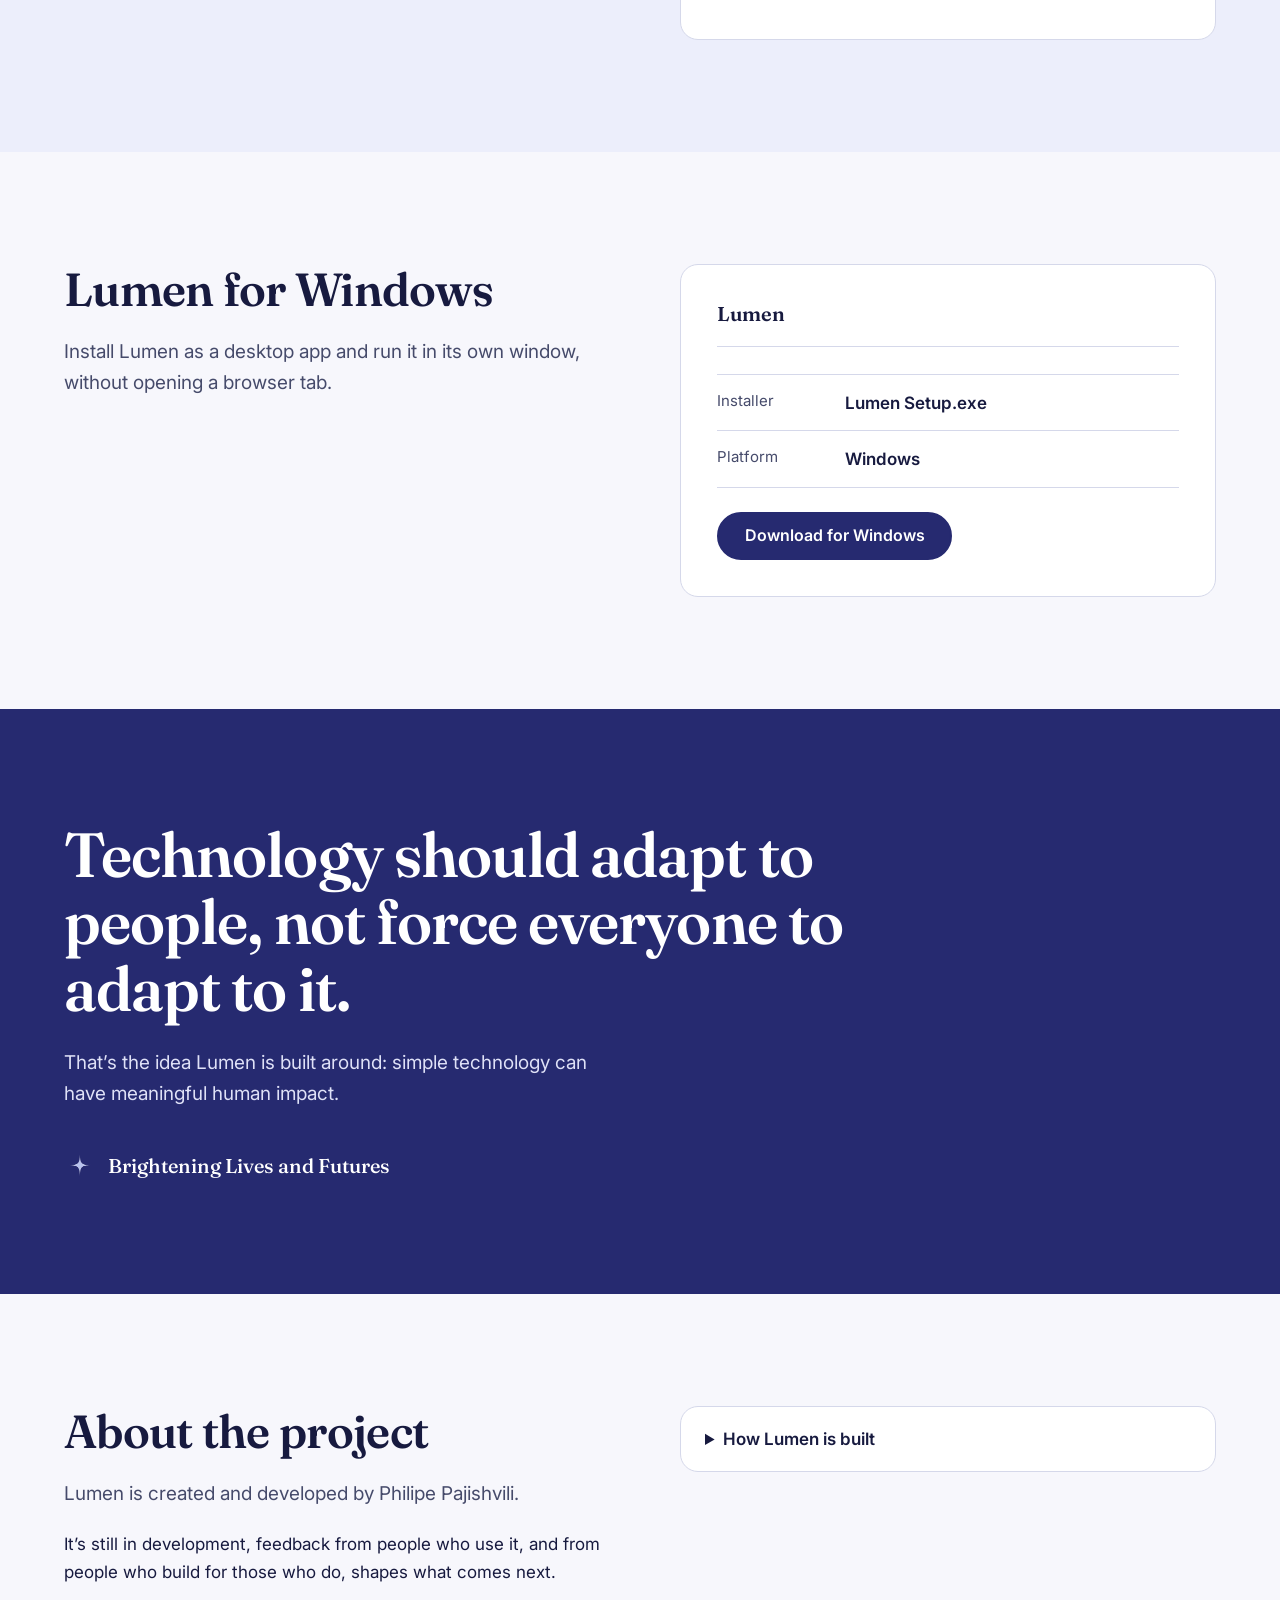
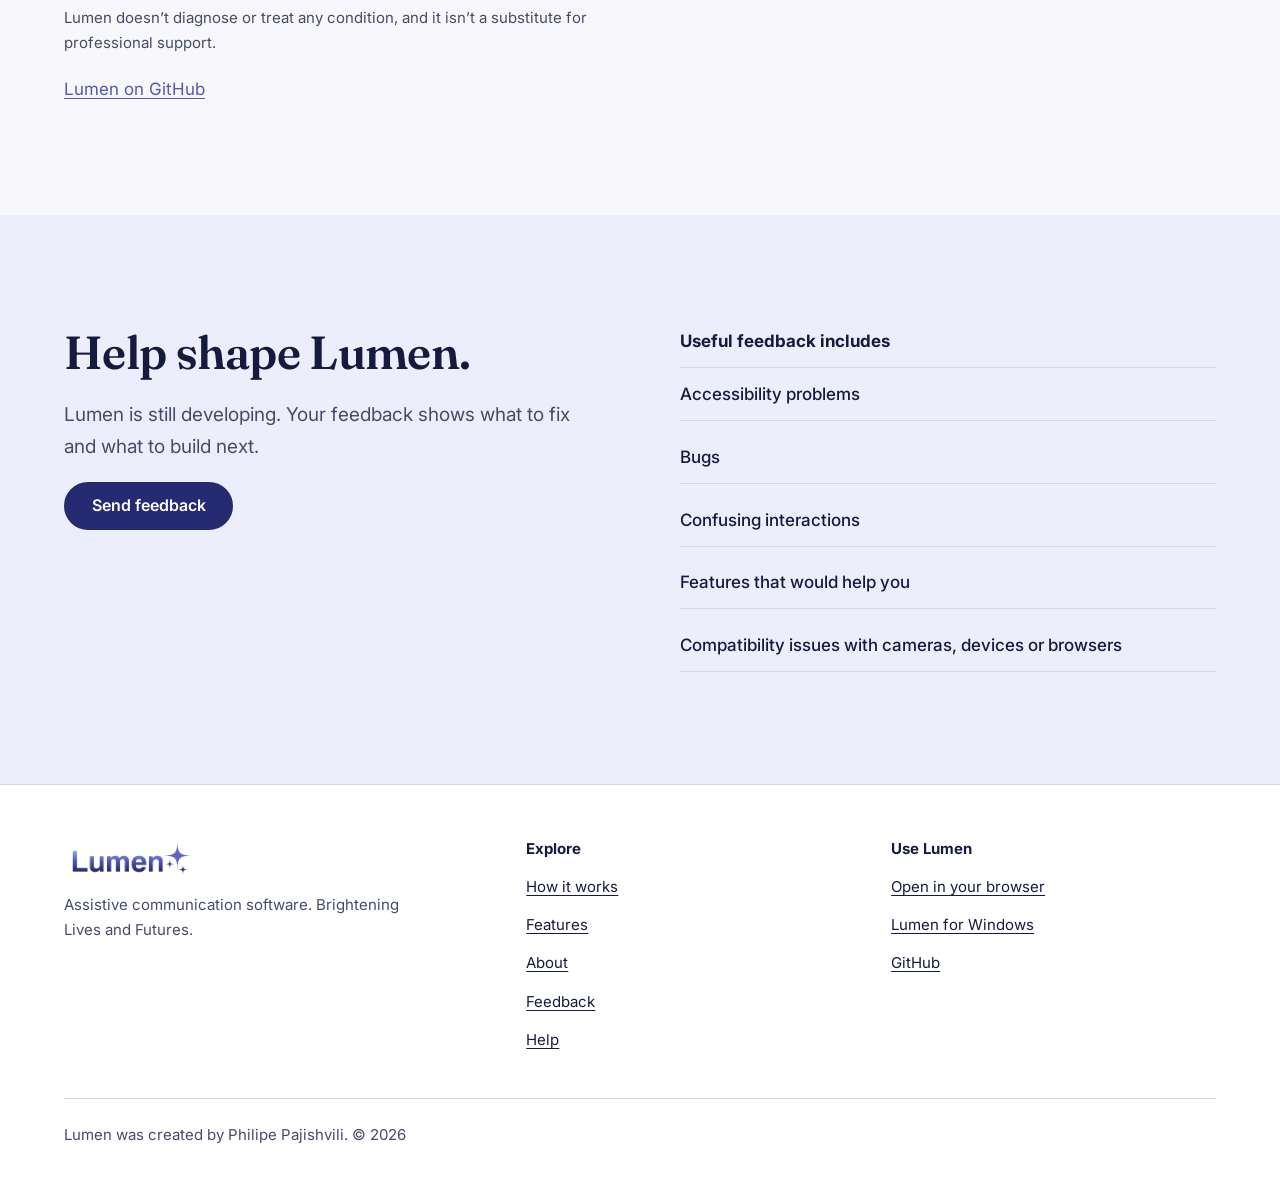
==== commit 7f144842: "Update index.html" ====
--- a/index.html
+++ b/index.html
@@ -304,16 +304,15 @@
                 </div>
  
                 <div class="panel">
-                    <h3>Lumen 2.0.0</h3>
+                    <h3>Lumen</h3>
  
                     <dl class="facts">
                         <div>
-                            <dt>Version</dt>
-                            <dd>2.0.0</dd>
+                           
                         </div>
                         <div>
                             <dt>Installer</dt>
-                            <dd>Lumen Setup 2.0.0.exe</dd>
+                            <dd>Lumen Setup.exe</dd>
                         </div>
                         <div>
                             <dt>Platform</dt>
@@ -363,8 +362,7 @@
                         Lumen is created and developed by Philipe Pajishvili.
                     </p>
                     <p>
-                        It’s still in development, and version 2.0.0 is the current release. Feedback from people who
-                        use it, and from people who build for those who do, shapes what comes next.
+                        It’s still in development, feedback from people who use it, and from people who build for those who do, shapes what comes next.
                     </p>
                     <p class="small-note">
                         Lumen doesn’t diagnose or treat any condition, and it isn’t a substitute for professional support.
